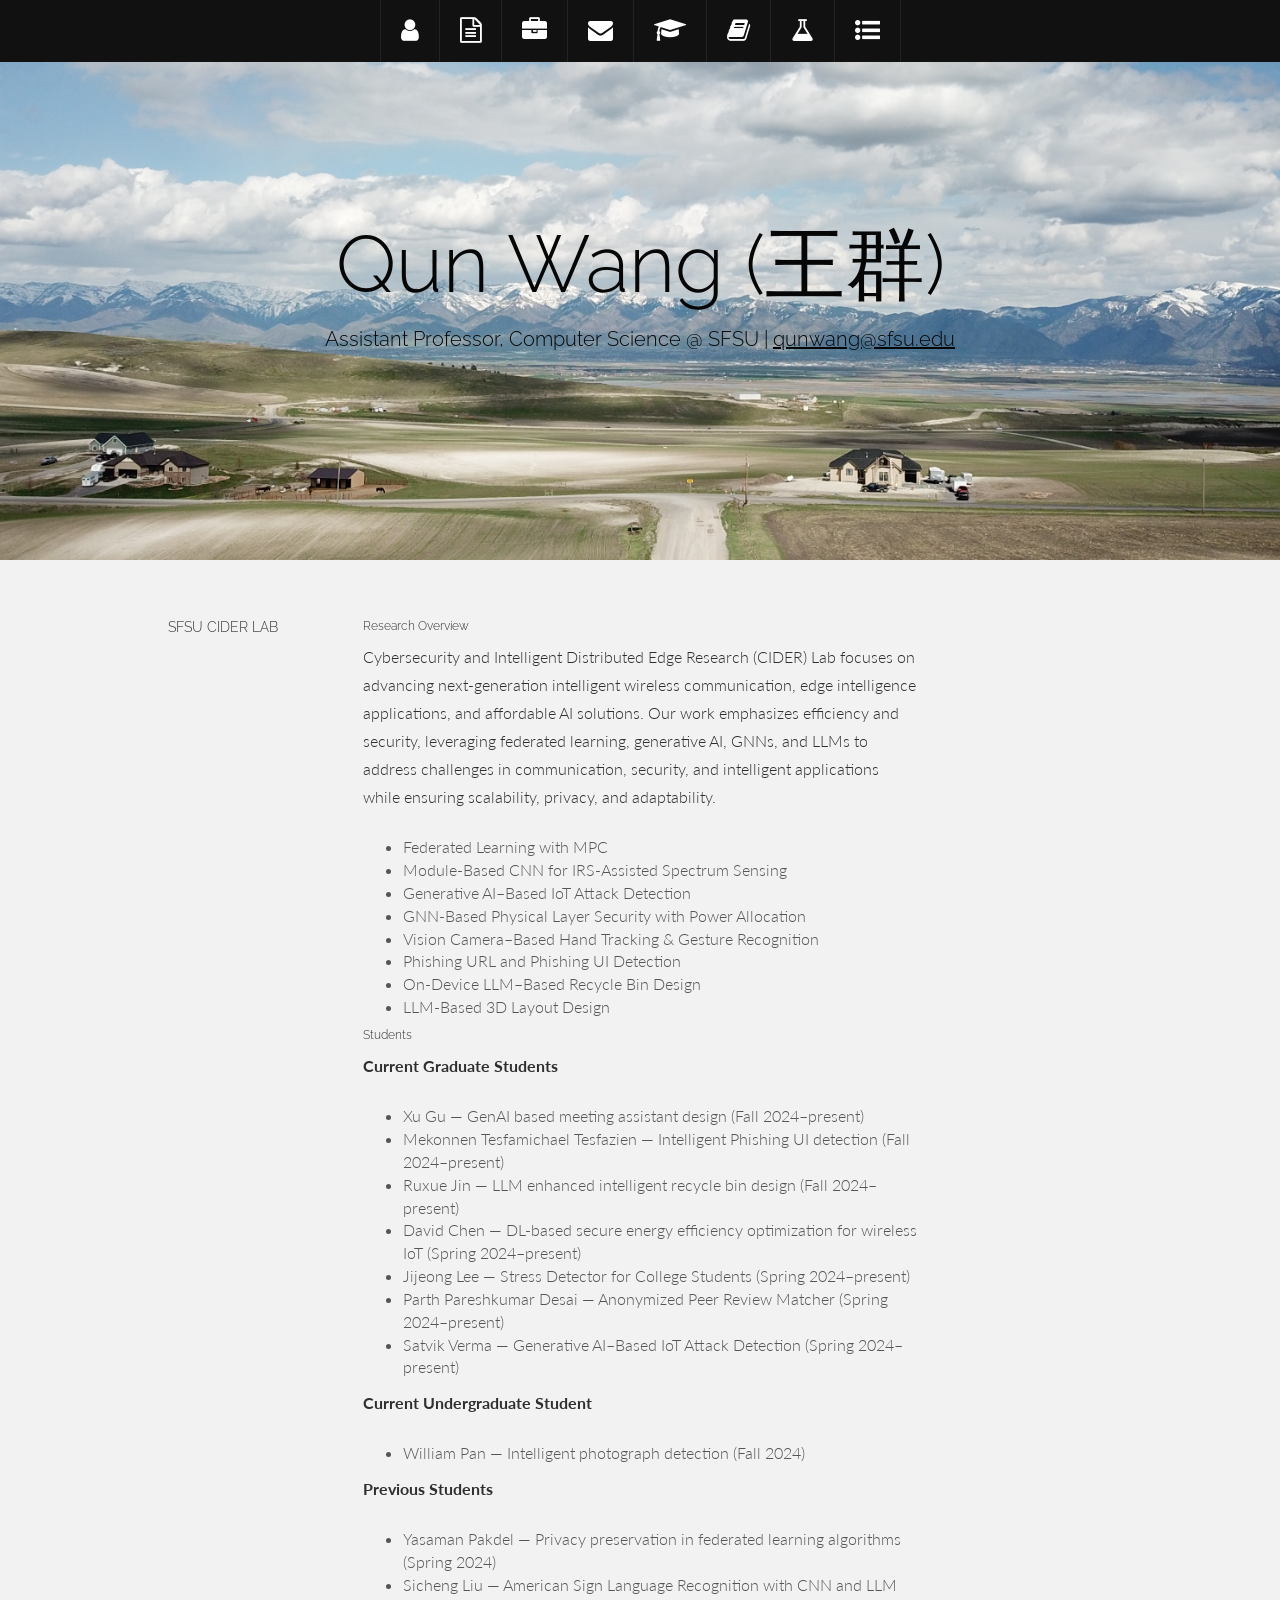
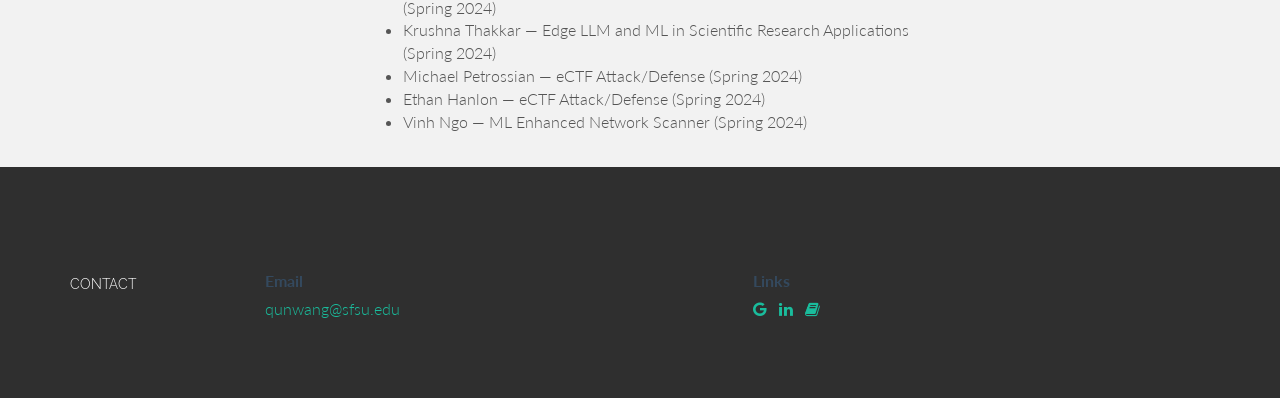
==== cider-lab.html @ f3e2781f "Add files via upload" ====
<!DOCTYPE html>
<html lang="en">
<head>
  <meta charset="utf-8">
  <title>Qun Wang (王群) — SFSU CIDER Lab</title>
  <meta content="width=device-width, initial-scale=1.0" name="viewport">
  <meta content="" name="keywords">
  <meta content="" name="description">
  <!-- Favicons -->
  <link href="img/favicon.png" rel="icon">
  <link href="img/apple-touch-icon.png" rel="apple-touch-icon">
  <!-- Google Fonts -->
  <link href="https://fonts.googleapis.com/css?family=Lato:300,400,700,300italic,400italic|Raleway:400,300,700" rel="stylesheet">
  <!-- Bootstrap CSS File -->
  <link href="lib/bootstrap/css/bootstrap.min.css" rel="stylesheet">
  <!-- Libraries CSS Files -->
  <link href="lib/font-awesome/css/font-awesome.min.css" rel="stylesheet">
  <!-- Main Stylesheet File -->
  <link href="css/style.css" rel="stylesheet">
</head>
<body data-spy="scroll" data-offset="64" data-target="#section-topbar">
  <!-- <div id="section-topbar">
    <div id="topbar-inner">
      <div class="container">
        <div class="row">
          <div class="dropdown">
            <ul id="nav" class="nav">
              <li class="menu-item"><a href="index.html" title="Home"><i class="fa fa-home"></i></a></li>
              <li class="menu-item"><a class="smothscroll" href="#main" title="Content"><i class="fa fa-file-text-o"></i></a></li>
              <li class="menu-item"><a href="teaching.html" title="Teaching"><i class="fa fa-graduation-cap"></i></a></li>
              <li class="menu-item"><a href="publications.html" title="Publications"><i class="fa fa-book"></i></a></li>
              <li class="menu-item"><a href="cider-lab.html" title="SFSU CIDER Lab"><i class="fa fa-flask"></i></a></li>
              <li class="menu-item"><a href="read-list.html" title="Read List"><i class="fa fa-list-ul"></i></a></li>
              <li class="menu-item"><a class="smothscroll" href="#contact" title="Contact"><i class="fa fa-envelope"></i></a></li>
            </ul>
          </div>
          <div class="clear"></div>
        </div>
      </div>
      <div class="clear"></div>
    </div>
  </div>
  <div id="headerwrap">
    <div class="container">
      <div class="row centered">
        <div class="col-lg-12">
          <h1><font color="#00FFFF">Qun Wang (王群)</font></h1>
          <h3><font color="#00FFFF">Assistant Professor, Computer Science @ SFSU | <a style="color:#00FFFF; text-decoration: underline;" href="mailto:qunwang@sfsu.edu">qunwang@sfsu.edu</a></font></h3>
        </div>
      </div>
    </div>
  </div> -->
  <div id="section-topbar">
    <div id="topbar-inner">
      <div class="container">
        <div class="row">
          <div class="dropdown">
            <ul id="nav" class="nav">
              <li class="menu-item"><a class="smothscroll" href="#about" title="About"><i class="fa fa-user"></i></a></li>
              <li class="menu-item"><a class="smothscroll" href="#resume" title="Resume"><i class="fa fa-file-text-o"></i></a></li>
              <li class="menu-item"><a class="smothscroll" href="#work" title="Works"><i class="fa fa-briefcase"></i></a></li>
              <li class="menu-item"><a class="smothscroll" href="#contact" title="Contact"><i class="fa fa-envelope"></i></a></li>
              <!-- Added page links (icons only to preserve layout) -->
              <li class="menu-item"><a href="teaching.html" title="Teaching"><i class="fa fa-graduation-cap"></i></a></li>
              <li class="menu-item"><a href="publications.html" title="Publications"><i class="fa fa-book"></i></a></li>
              <li class="menu-item"><a href="cider-lab.html" title="SFSU CIDER Lab"><i class="fa fa-flask"></i></a></li>
              <li class="menu-item"><a href="read-list.html" title="Read List"><i class="fa fa-list-ul"></i></a></li>
            </ul>
            <!--/ uL#nav -->
          </div>
          <!-- /.dropdown -->

          <div class="clear"></div>
        </div>
        <!--/.row -->
      </div>
      <!--/.container -->

      <div class="clear"></div>
    </div>
    <!--/ #topbar-inner -->
  </div>
  <!--/ #section-topbar -->


  <div id="headerwrap">
    <div class="container">
      <div class="row centered">
        <div class="col-lg-12">
          <h1><font color="#060606">Qun Wang (王群)</font></h1>
          <h3><font color="#060606">Assistant Professor, Computer Science @ SFSU | <a style="color:#060606; text-decoration: underline;" href="mailto:qunwang@sfsu.edu">qunwang@sfsu.edu</a></font></h3>
        </div>
        <!--/.col-lg-12 -->
      </div>
      <!--/.row -->
    </div>
    <!--/.container -->
  </div>
  <!--/.#headerwrap -->
  <section id="main" name="main">
    <div class="container desc">
      <div class="row">
        <div class="col-lg-2 col-lg-offset-1">
          <h5>SFSU CIDER LAB</h5>
        </div>
        <div class="col-lg-6">
          <h6>Research Overview</h6>
          <p>Cybersecurity and Intelligent Distributed Edge Research (CIDER) Lab focuses on advancing next-generation intelligent wireless communication, edge intelligence applications, and affordable AI solutions. Our work emphasizes efficiency and security, leveraging federated learning, generative AI, GNNs, and LLMs to address challenges in communication, security, and intelligent applications while ensuring scalability, privacy, and adaptability.</p>
          <ul>
            <li>Federated Learning with MPC</li>
            <li>Module-Based CNN for IRS-Assisted Spectrum Sensing</li>
            <li>Generative AI–Based IoT Attack Detection</li>
            <li>GNN-Based Physical Layer Security with Power Allocation</li>
            <li>Vision Camera–Based Hand Tracking & Gesture Recognition</li>
            <li>Phishing URL and Phishing UI Detection</li>
            <li>On-Device LLM–Based Recycle Bin Design</li>
            <li>LLM-Based 3D Layout Design</li>
          </ul>
          <h6 class="mt">Students</h6>
          <p><b>Current Graduate Students</b></p>
          <ul>
            <li>Xu Gu — GenAI based meeting assistant design (Fall 2024–present)</li>
            <li>Mekonnen Tesfamichael Tesfazien — Intelligent Phishing UI detection (Fall 2024–present)</li>
            <li>Ruxue Jin — LLM enhanced intelligent recycle bin design (Fall 2024–present)</li>
            <li>David Chen — DL-based secure energy efficiency optimization for wireless IoT (Spring 2024–present)</li>
            <li>Jijeong Lee — Stress Detector for College Students (Spring 2024–present)</li>
            <li>Parth Pareshkumar Desai — Anonymized Peer Review Matcher (Spring 2024–present)</li>
            <li>Satvik Verma — Generative AI–Based IoT Attack Detection (Spring 2024–present)</li>
          </ul>
          <p><b>Current Undergraduate Student</b></p>
          <ul>
            <li>William Pan — Intelligent photograph detection (Fall 2024)</li>
          </ul>
          <p><b>Previous Students</b></p>
          <ul>
            <li>Yasaman Pakdel — Privacy preservation in federated learning algorithms (Spring 2024)</li>
            <li>Sicheng Liu — American Sign Language Recognition with CNN and LLM (Spring 2024)</li>
            <li>Krushna Thakkar — Edge LLM and ML in Scientific Research Applications (Spring 2024)</li>
            <li>Michael Petrossian — eCTF Attack/Defense (Spring 2024)</li>
            <li>Ethan Hanlon — eCTF Attack/Defense (Spring 2024)</li>
            <li>Vinh Ngo — ML Enhanced Network Scanner (Spring 2024)</li>
          </ul>
        </div>
      </div>
      <br>
    </div>
  </section>
  <section id="contact" name="contact">
    <div id="footwrap">
      <div class="container desc">
        <div class="row">
          <div class="col-lg-2">
            <h5>CONTACT</h5>
          </div>
          <div class="col-lg-5">
            <p><t>Email</t><br/> <a href="mailto:qunwang@sfsu.edu">qunwang@sfsu.edu</a></p>
          </div>
          <div class="col-lg-5">
            <p><t>Links</t><br/>
              <a href="https://scholar.google.com/citations?user=i2WquFgAAAAJ&hl=en"><i class="fa fa-google"></i></a>
              <a href="https://www.linkedin.com/in/qun-wang-a42ba9116/"><i class="fa fa-linkedin"></i></a>
              <a href="https://www.researchgate.net/profile/Qun_Wang50"><i class="fa fa-book"></i></a>
            </p>
          </div>
        </div>
      </div>
    </div>
  </section>
  <!-- JavaScript Libraries -->
  <script src="lib/jquery/jquery.min.js"></script>
  <script src="lib/bootstrap/js/bootstrap.min.js"></script>
  <script src="lib/php-mail-form/validate.js"></script>
  <script src="lib/chart/chart.js"></script>
  <script src="lib/easing/easing.min.js"></script>
  <!-- Template Main Javascript File -->
  <script src="js/main.js"></script>
</body>
</html>
---- css/style.css ----
body {
  background-color: #f2f2f2;
  font-family: "Lato";
  font-weight: 300;
  font-size: 16px;
  color: #555;
  -webkit-font-smoothing: antialiased;
  -webkit-overflow-scrolling: touch;
}

/* Titles */

h1, h2, h3, h4, h5, h6 {
  font-family: "Raleway";
  font-weight: 300;
  color: #333;
}

/* Paragraph & Typographic */

p {
  line-height: 28px;
  margin-bottom: 25px;
}

.centered {
  text-align: center;
}

/* Links */

a {
  color: #1abc9c;
  word-wrap: break-word;
  -webkit-transition: color 0.1s ease-in, background 0.1s ease-in;
  -moz-transition: color 0.1s ease-in, background 0.1s ease-in;
  -ms-transition: color 0.1s ease-in, background 0.1s ease-in;
  -o-transition: color 0.1s ease-in, background 0.1s ease-in;
  transition: color 0.1s ease-in, background 0.1s ease-in;
}

a:hover, a:focus {
  color: #7b7b7b;
  text-decoration: none;
  outline: 0;
}

a:before, a:after {
  -webkit-transition: color 0.1s ease-in, background 0.1s ease-in;
  -moz-transition: color 0.1s ease-in, background 0.1s ease-in;
  -ms-transition: color 0.1s ease-in, background 0.1s ease-in;
  -o-transition: color 0.1s ease-in, background 0.1s ease-in;
  transition: color 0.1s ease-in, background 0.1s ease-in;
}

hr {
  display: block;
  height: 1px;
  border: 0;
  border-top: 1px solid #ccc;
  margin: 1em 0;
  padding: 0;
}
.tlinks{text-indent:-9999px;height:0;line-height:0;font-size:0;overflow:hidden;}
/*---------------------------------------------------
3.1 Topbar
---------------------------------------------------*/

#section-topbar {
  position: fixed;
  top: 0;
  left: 0;
  right: 0;
  z-index: 10000;
  overflow: visible;
  font: normal 16px/24px 'Open Sans', "Helvetica Neue", Helvetica, Arial, sans-serif;
}

#section-topbar a {
  color: #fff;
}

#topbar-inner {
  background: #111;
  line-height: 0;
  text-align: center;
}

/*
Top Bar

By default, top navigation bar uses "fixed" position
*/

#section-topbar ul#nav {
  display: inline-block;
  position: relative;
  margin: 0;
  padding: 0;
  border-right: 1px solid #222;
  /* For IE, the outcast */
  zoom: 1;
  *display: inline;
}

#section-topbar ul#nav>li {
  display: block;
  float: left;
  padding: 0;
}

#section-topbar ul#nav a {
  display: block;
  font: normal 11px/18px "Helvetica Neue", Helvetica, Arial, sans-serif;
  text-decoration: none;
  padding: 18px 20px 18px 20px;
  border-left: 1px solid #222;
}

#section-topbar ul#nav a:focus {
  background: #111;
  text-decoration: none;
  border-left: 1px solid #111;
}

#section-topbar ul#nav a:hover {
  background: #222;
  text-decoration: none;
  border-left: 1px solid #111;
}

#section-topbar ul#nav .active a {
  background: #44bbaa;
  border-left: 1px solid #111;
}

#section-topbar ul#nav .active a:hover {
  background: #44bbaa;
}

#section-topbar i {
  font-size: 25px;
}

/*---------------------------------------------------
SECTION WRAPS
---------------------------------------------------*/

/* Header Wrap */

#headerwrap {
  background: url(../img/header-bg.jpg) no-repeat center top;
  margin-top: 60px;
  padding-top: 140px;
  text-align: center;
  background-attachment: relative;
  background-position: center center;
  min-height: 500px;
  width: 100%;
  -webkit-background-size: 100%;
  -moz-background-size: 100%;
  -o-background-size: 100%;
  background-size: 100%;
  -webkit-background-size: cover;
  -moz-background-size: cover;
  -o-background-size: cover;
  background-size: cover;
}

#headerwrap h1 {
  font-size: 80px;
  color: white;
}

#headerwrap h3 {
  font-size: 20px;
  color: white;
}

/* Intnro Wrap */

#intro {
  background: #2c3e50;
  padding-top: 60px;
  padding-bottom: 60px;
  color: white;
}

#intro h5, p {
  color: white;
}

#intro i {
  color: white;
  font-size: 20px;
  padding-right: 8px;
  vertical-align: middle;
}

#skillswrap {
  background: #2c3e50;
  padding-top: 60px;
  padding-bottom: 60px;
  color: white;
}

#skillswrap h5, p {
  color: white;
}

#footwrap {
  background: #2f2f2f;
  padding-top: 50px;
  padding-bottom: 50px;
}

#footwrap p {
  color: white;
}

#footwrap h5 {
  color: white;
}

#footwrap t {
  font-weight: 700;
}

#footwrap i {
  padding-right: 8px;
  color: #1abc9c;
}

/* Copyright Wrap */

#copyrights {
  background: #222222;
  padding: 20px 0;
  text-align: center;
  color: #fff;
  font-size: 16px;
}

#copyrights p {
  margin: 0 0 5px 0;
}

.credits {
  color: #999;
}

/* Global Values */

.desc {
  padding-top: 50px;
}

.desc p {
  color: #2f2f2f;
}

.desc t {
  color: #34495e;
  font-weight: 700;
}

.desc imp {
  padding: 6px;
  color: white;
  background: #34495e;
}

.desc more {
  color: #95a5a6;
}

sm {
  font-size: 12px;
}

/* Contact Form */

.contact-form label {
  color: #999;
}

.contact-form input, .contact-form textarea {
  padding: 10px 12px;
  border-radius: 0;
  box-shadow: none;
  font-size: 14px;
  height: auto;
}

.contact-form .form-send {
  text-align: center;
}

.contact-form .form-send button {
  background: #44bbaa;
  border: 0;
  padding: 10px 30px;
  color: #fff;
  transition: 0.4s;
  cursor: pointer;
}

.contact-form .form-send button:hover {
  background: #23c8b1;
}

.contact-form .validate {
  display: none;
  color: red;
  margin: 0 0 15px 0;
  font-weight: 400;
  font-size: 13px;
}

.contact-form .loading {
  display: none;
  color: #555;
  background: #fff;
  text-align: center;
  padding: 15px;
  margin: 15px 0;
}

.contact-form .loading:before {
  content: "";
  display: inline-block;
  border-radius: 50%;
  width: 24px;
  height: 24px;
  border: 3px solid #18d26e;
  border-top-color: #eee;
  -webkit-animation: animate-loading 1s linear infinite;
  animation: animate-loading 1s linear infinite;
}

@-webkit-keyframes animate-loading {
  0% {
    -webkit-transform: rotate(0deg);
    transform: rotate(0deg);
  }

  100% {
    -webkit-transform: rotate(360deg);
    transform: rotate(360deg);
  }
}

@keyframes animate-loading {
  0% {
    -webkit-transform: rotate(0deg);
    transform: rotate(0deg);
  }

  100% {
    -webkit-transform: rotate(360deg);
    transform: rotate(360deg);
  }
}

.contact-form .error-message {
  display: none;
  color: #fff;
  background: #ed3c0d;
  text-align: center;
  padding: 15px;
  font-weight: 600;
  margin: 15px 0;
}

.contact-form .sent-message {
  display: none;
  color: #fff;
  background: #18d26e;
  text-align: center;
  padding: 15px;
  font-weight: 600;
  margin: 15px 0;
}
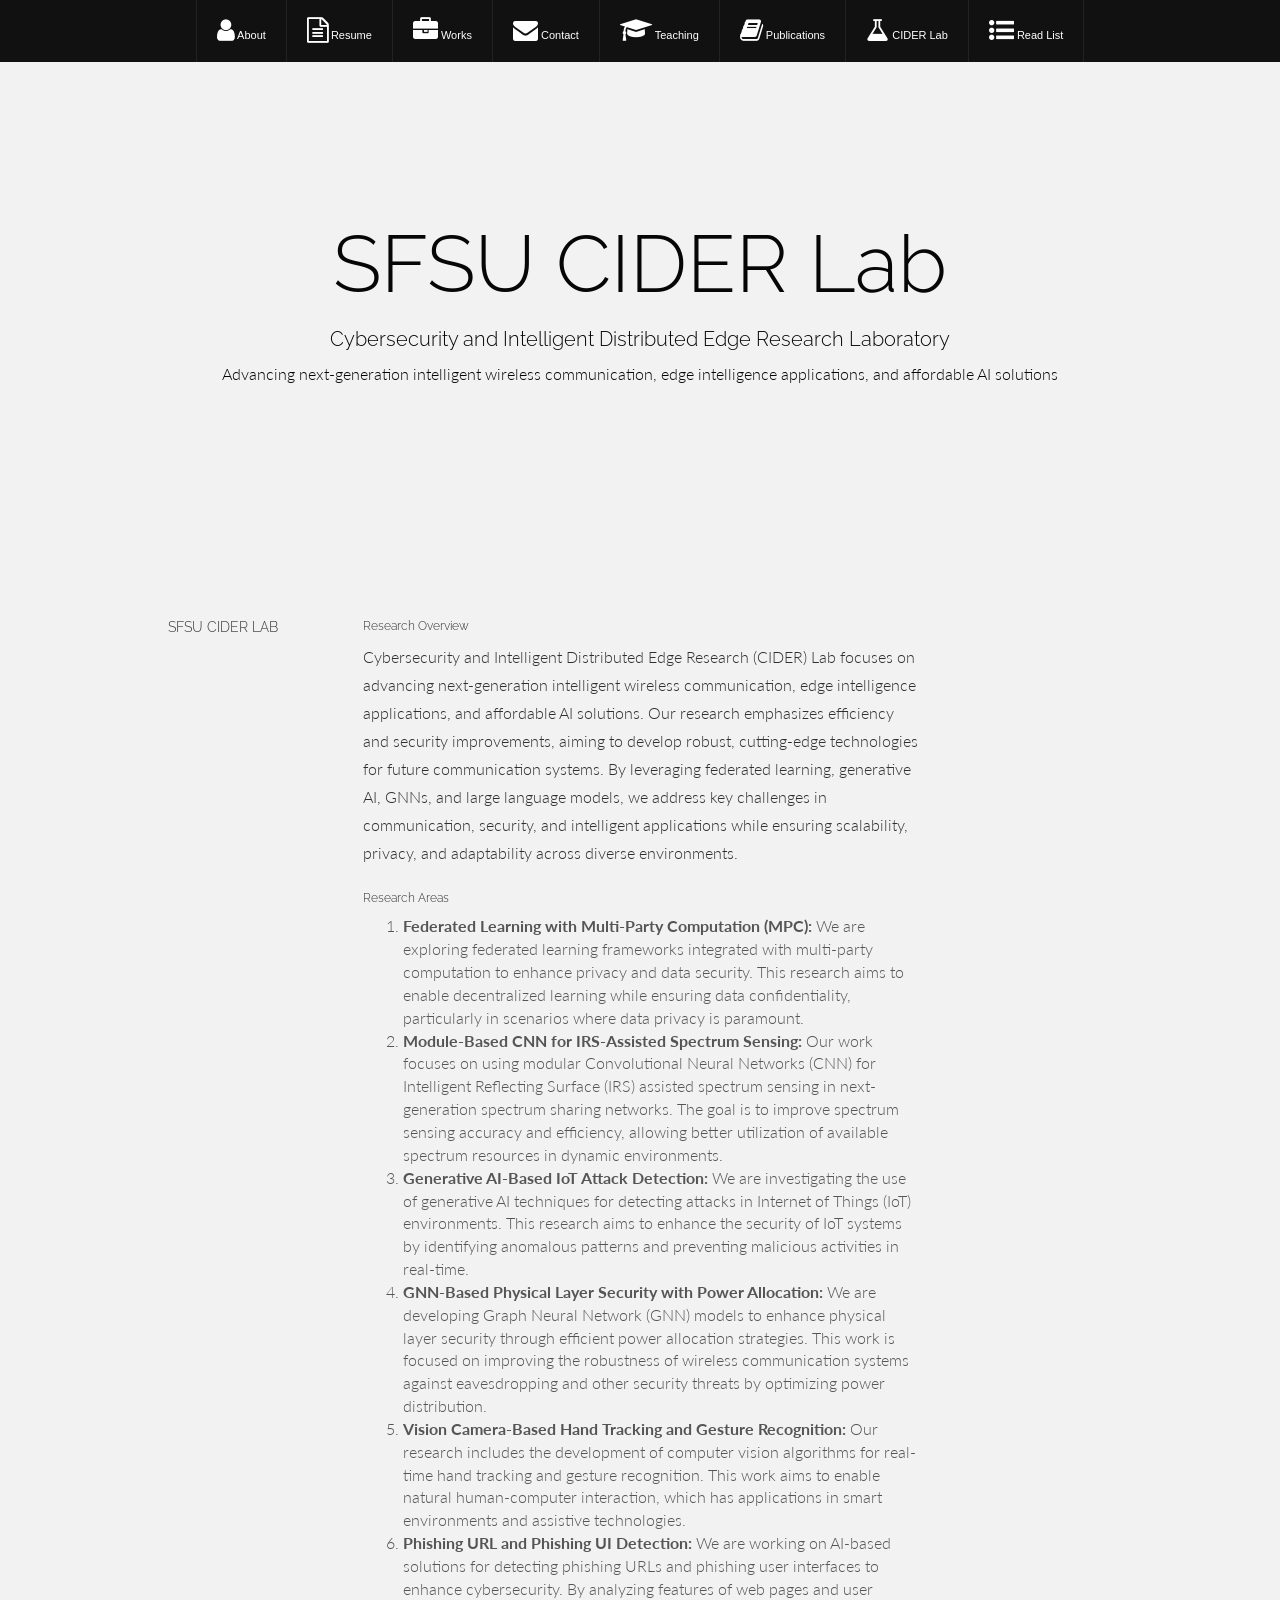
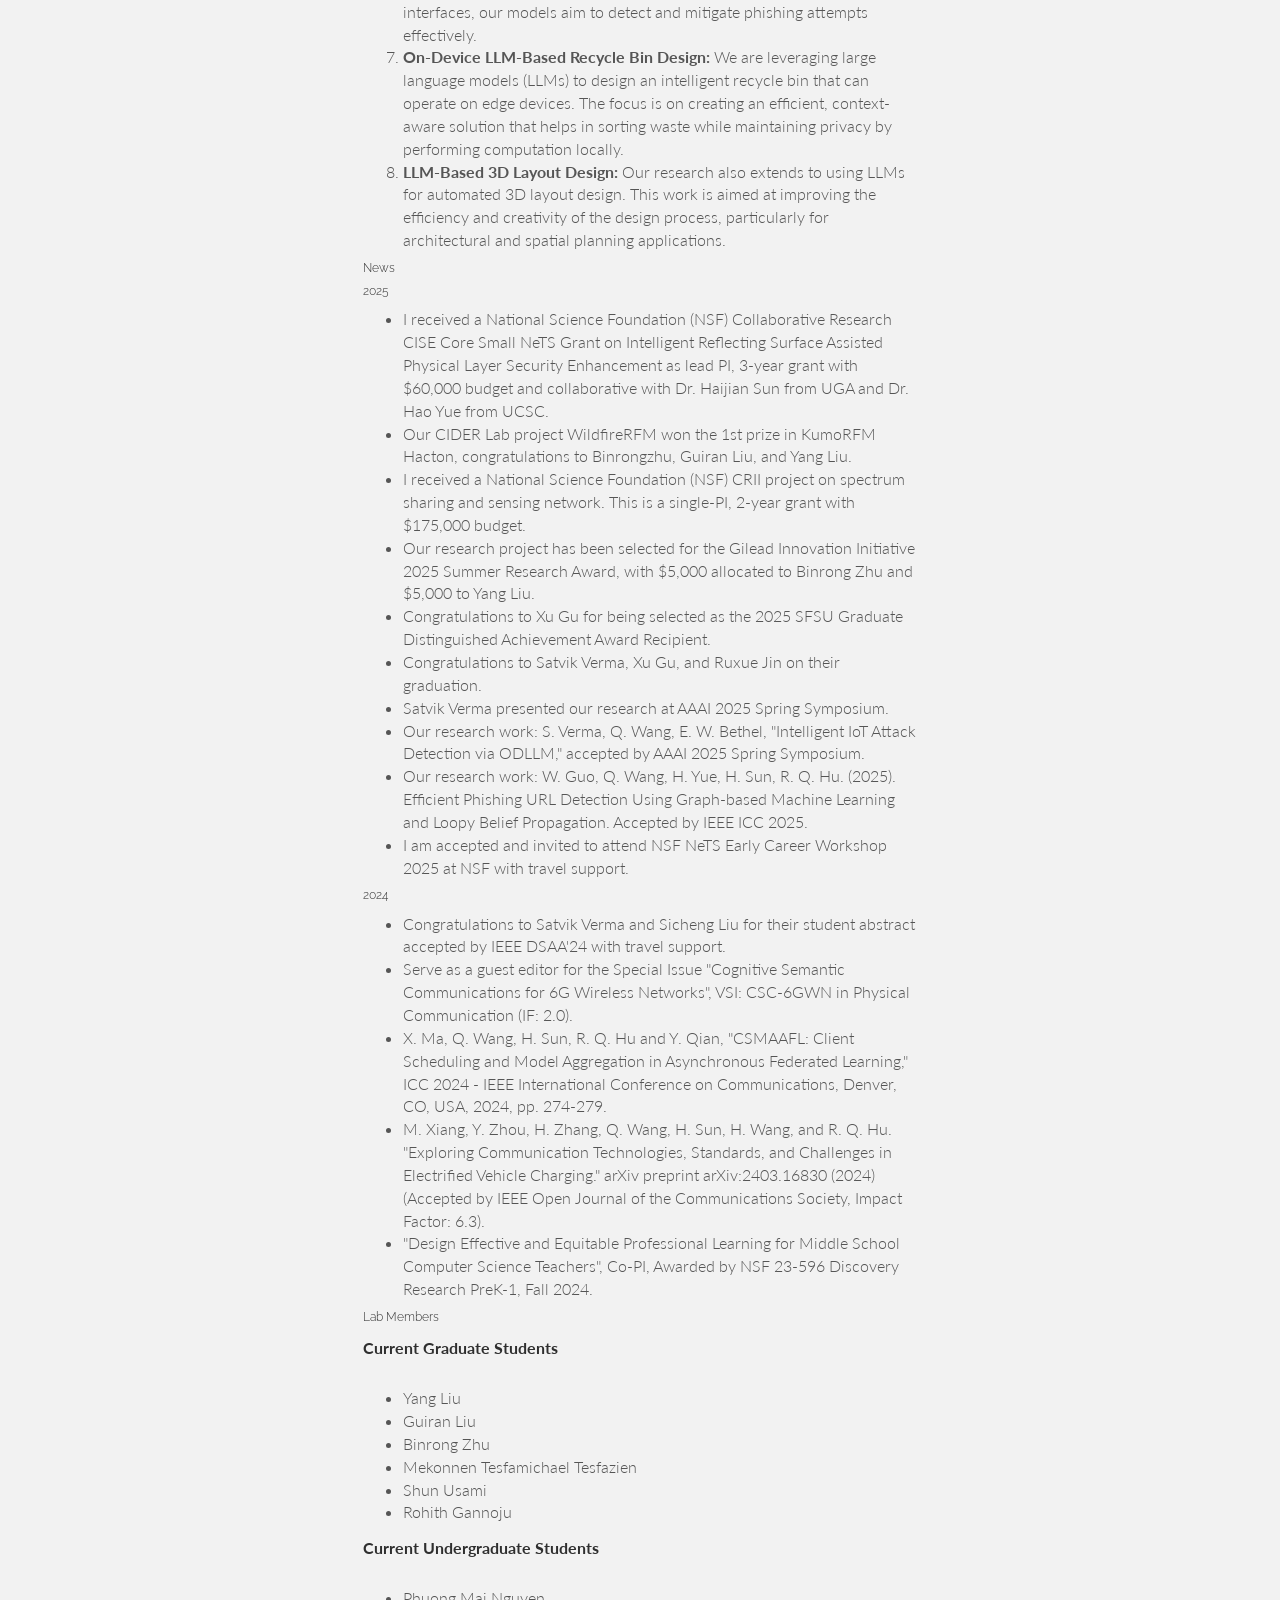
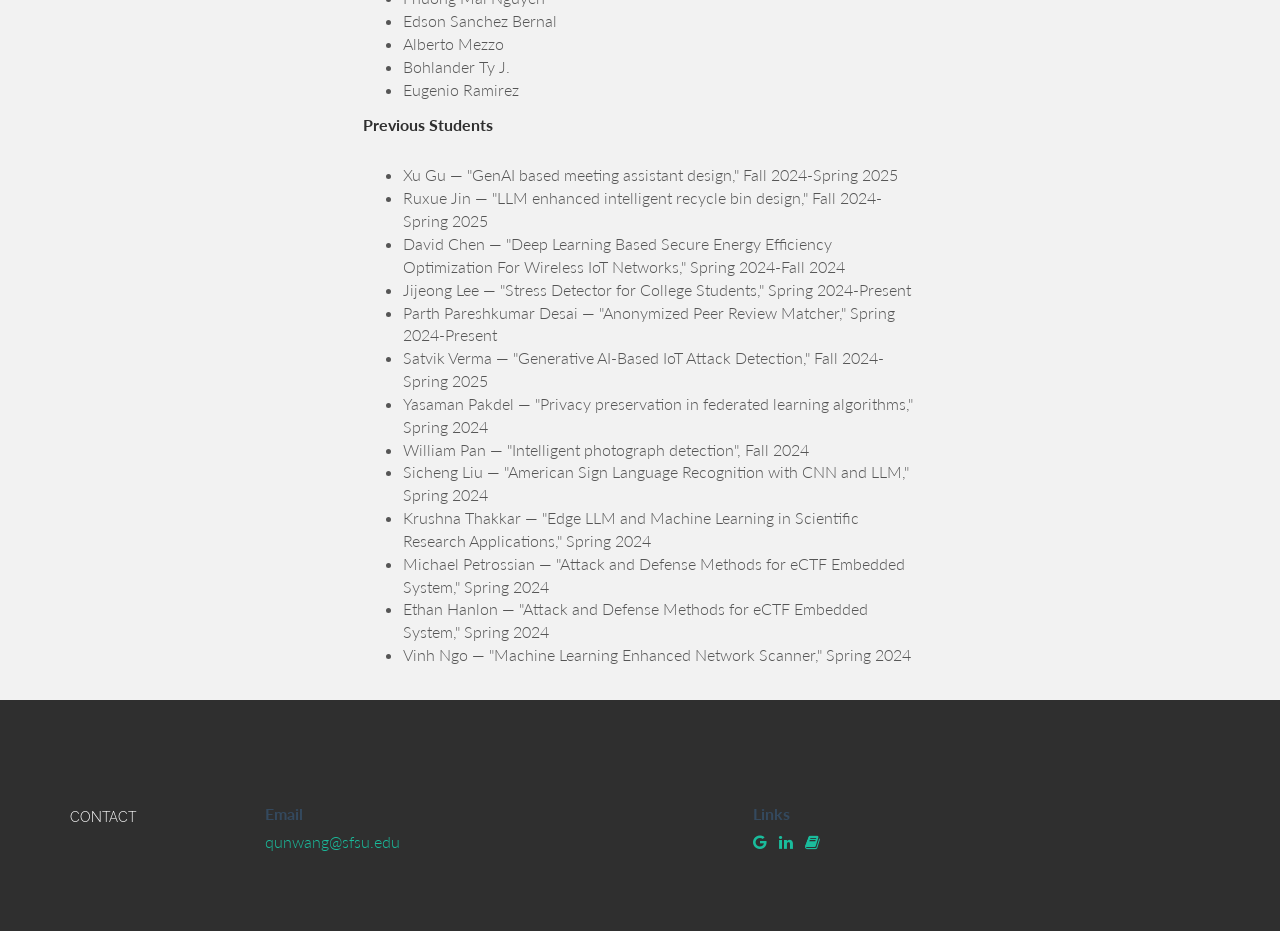
==== commit 386e89aa: "Add files via upload" ====
--- a/cider-lab.html
+++ b/cider-lab.html
@@ -56,15 +56,15 @@
         <div class="row">
           <div class="dropdown">
             <ul id="nav" class="nav">
-              <li class="menu-item"><a class="smothscroll" href="#about" title="About"><i class="fa fa-user"></i></a></li>
-              <li class="menu-item"><a class="smothscroll" href="#resume" title="Resume"><i class="fa fa-file-text-o"></i></a></li>
-              <li class="menu-item"><a class="smothscroll" href="#work" title="Works"><i class="fa fa-briefcase"></i></a></li>
-              <li class="menu-item"><a class="smothscroll" href="#contact" title="Contact"><i class="fa fa-envelope"></i></a></li>
-              <!-- Added page links (icons only to preserve layout) -->
-              <li class="menu-item"><a href="teaching.html" title="Teaching"><i class="fa fa-graduation-cap"></i></a></li>
-              <li class="menu-item"><a href="publications.html" title="Publications"><i class="fa fa-book"></i></a></li>
-              <li class="menu-item"><a href="cider-lab.html" title="SFSU CIDER Lab"><i class="fa fa-flask"></i></a></li>
-              <li class="menu-item"><a href="read-list.html" title="Read List"><i class="fa fa-list-ul"></i></a></li>
+              <li class="menu-item"><a href="index.html#about" title="About"><i class="fa fa-user"></i> About</a></li>
+              <li class="menu-item"><a href="index.html#resume" title="Resume"><i class="fa fa-file-text-o"></i> Resume</a></li>
+              <li class="menu-item"><a href="index.html#work" title="Works"><i class="fa fa-briefcase"></i> Works</a></li>
+              <li class="menu-item"><a href="index.html#contact" title="Contact"><i class="fa fa-envelope"></i> Contact</a></li>
+              <!-- Added page links with text labels -->
+              <li class="menu-item"><a href="teaching.html" title="Teaching"><i class="fa fa-graduation-cap"></i> Teaching</a></li>
+              <li class="menu-item"><a href="publications.html" title="Publications"><i class="fa fa-book"></i> Publications</a></li>
+              <li class="menu-item"><a href="cider-lab.html" title="SFSU CIDER Lab"><i class="fa fa-flask"></i> CIDER Lab</a></li>
+              <li class="menu-item"><a href="read-list.html" title="Read List"><i class="fa fa-list-ul"></i> Read List</a></li>
             </ul>
             <!--/ uL#nav -->
           </div>
@@ -87,8 +87,9 @@
     <div class="container">
       <div class="row centered">
         <div class="col-lg-12">
-          <h1><font color="#060606">Qun Wang (王群)</font></h1>
-          <h3><font color="#060606">Assistant Professor, Computer Science @ SFSU | <a style="color:#060606; text-decoration: underline;" href="mailto:qunwang@sfsu.edu">qunwang@sfsu.edu</a></font></h3>
+          <h1><font color="#060606">SFSU CIDER Lab</font></h1>
+          <h3><font color="#060606">Cybersecurity and Intelligent Distributed Edge Research Laboratory</font></h3>
+          <p><font color="#060606">Advancing next-generation intelligent wireless communication, edge intelligence applications, and affordable AI solutions</font></p>
         </div>
         <!--/.col-lg-12 -->
       </div>
@@ -105,40 +106,78 @@
         </div>
         <div class="col-lg-6">
           <h6>Research Overview</h6>
-          <p>Cybersecurity and Intelligent Distributed Edge Research (CIDER) Lab focuses on advancing next-generation intelligent wireless communication, edge intelligence applications, and affordable AI solutions. Our work emphasizes efficiency and security, leveraging federated learning, generative AI, GNNs, and LLMs to address challenges in communication, security, and intelligent applications while ensuring scalability, privacy, and adaptability.</p>
-          <ul>
-            <li>Federated Learning with MPC</li>
-            <li>Module-Based CNN for IRS-Assisted Spectrum Sensing</li>
-            <li>Generative AI–Based IoT Attack Detection</li>
-            <li>GNN-Based Physical Layer Security with Power Allocation</li>
-            <li>Vision Camera–Based Hand Tracking & Gesture Recognition</li>
-            <li>Phishing URL and Phishing UI Detection</li>
-            <li>On-Device LLM–Based Recycle Bin Design</li>
-            <li>LLM-Based 3D Layout Design</li>
-          </ul>
-          <h6 class="mt">Students</h6>
+          <p>Cybersecurity and Intelligent Distributed Edge Research (CIDER) Lab focuses on advancing next-generation intelligent wireless communication, edge intelligence applications, and affordable AI solutions. Our research emphasizes efficiency and security improvements, aiming to develop robust, cutting-edge technologies for future communication systems. By leveraging federated learning, generative AI, GNNs, and large language models, we address key challenges in communication, security, and intelligent applications while ensuring scalability, privacy, and adaptability across diverse environments.</p>
+          
+          <h6>Research Areas</h6>
+          <ol>
+            <li><b>Federated Learning with Multi-Party Computation (MPC):</b> We are exploring federated learning frameworks integrated with multi-party computation to enhance privacy and data security. This research aims to enable decentralized learning while ensuring data confidentiality, particularly in scenarios where data privacy is paramount.</li>
+            <li><b>Module-Based CNN for IRS-Assisted Spectrum Sensing:</b> Our work focuses on using modular Convolutional Neural Networks (CNN) for Intelligent Reflecting Surface (IRS) assisted spectrum sensing in next-generation spectrum sharing networks. The goal is to improve spectrum sensing accuracy and efficiency, allowing better utilization of available spectrum resources in dynamic environments.</li>
+            <li><b>Generative AI-Based IoT Attack Detection:</b> We are investigating the use of generative AI techniques for detecting attacks in Internet of Things (IoT) environments. This research aims to enhance the security of IoT systems by identifying anomalous patterns and preventing malicious activities in real-time.</li>
+            <li><b>GNN-Based Physical Layer Security with Power Allocation:</b> We are developing Graph Neural Network (GNN) models to enhance physical layer security through efficient power allocation strategies. This work is focused on improving the robustness of wireless communication systems against eavesdropping and other security threats by optimizing power distribution.</li>
+            <li><b>Vision Camera-Based Hand Tracking and Gesture Recognition:</b> Our research includes the development of computer vision algorithms for real-time hand tracking and gesture recognition. This work aims to enable natural human-computer interaction, which has applications in smart environments and assistive technologies.</li>
+            <li><b>Phishing URL and Phishing UI Detection:</b> We are working on AI-based solutions for detecting phishing URLs and phishing user interfaces to enhance cybersecurity. By analyzing features of web pages and user interfaces, our models aim to detect and mitigate phishing attempts effectively.</li>
+            <li><b>On-Device LLM-Based Recycle Bin Design:</b> We are leveraging large language models (LLMs) to design an intelligent recycle bin that can operate on edge devices. The focus is on creating an efficient, context-aware solution that helps in sorting waste while maintaining privacy by performing computation locally.</li>
+            <li><b>LLM-Based 3D Layout Design:</b> Our research also extends to using LLMs for automated 3D layout design. This work is aimed at improving the efficiency and creativity of the design process, particularly for architectural and spatial planning applications.</li>
+          </ol>
+          <h6 class="mt">News</h6>
+          <h6>2025</h6>
+          <ul>
+            <li>I received a National Science Foundation (NSF) Collaborative Research CISE Core Small NeTS Grant on Intelligent Reflecting Surface Assisted Physical Layer Security Enhancement as lead PI, 3-year grant with $60,000 budget and collaborative with Dr. Haijian Sun from UGA and Dr. Hao Yue from UCSC.</li>
+            <li>Our CIDER Lab project WildfireRFM won the 1st prize in KumoRFM Hacton, congratulations to Binrongzhu, Guiran Liu, and Yang Liu.</li>
+            <li>I received a National Science Foundation (NSF) CRII project on spectrum sharing and sensing network. This is a single-PI, 2-year grant with $175,000 budget.</li>
+            <li>Our research project has been selected for the Gilead Innovation Initiative 2025 Summer Research Award, with $5,000 allocated to Binrong Zhu and $5,000 to Yang Liu.</li>
+            <li>Congratulations to Xu Gu for being selected as the 2025 SFSU Graduate Distinguished Achievement Award Recipient.</li>
+            <li>Congratulations to Satvik Verma, Xu Gu, and Ruxue Jin on their graduation.</li>
+            <li>Satvik Verma presented our research at AAAI 2025 Spring Symposium.</li>
+            <li>Our research work: S. Verma, Q. Wang, E. W. Bethel, "Intelligent IoT Attack Detection via ODLLM," accepted by AAAI 2025 Spring Symposium.</li>
+            <li>Our research work: W. Guo, Q. Wang, H. Yue, H. Sun, R. Q. Hu. (2025). Efficient Phishing URL Detection Using Graph-based Machine Learning and Loopy Belief Propagation. Accepted by IEEE ICC 2025.</li>
+            <li>I am accepted and invited to attend NSF NeTS Early Career Workshop 2025 at NSF with travel support.</li>
+          </ul>
+          
+          <h6>2024</h6>
+          <ul>
+            <li>Congratulations to Satvik Verma and Sicheng Liu for their student abstract accepted by IEEE DSAA'24 with travel support.</li>
+            <li>Serve as a guest editor for the Special Issue "Cognitive Semantic Communications for 6G Wireless Networks", VSI: CSC-6GWN in Physical Communication (IF: 2.0).</li>
+            <li>X. Ma, Q. Wang, H. Sun, R. Q. Hu and Y. Qian, "CSMAAFL: Client Scheduling and Model Aggregation in Asynchronous Federated Learning," ICC 2024 - IEEE International Conference on Communications, Denver, CO, USA, 2024, pp. 274-279.</li>
+            <li>M. Xiang, Y. Zhou, H. Zhang, Q. Wang, H. Sun, H. Wang, and R. Q. Hu. "Exploring Communication Technologies, Standards, and Challenges in Electrified Vehicle Charging." arXiv preprint arXiv:2403.16830 (2024) (Accepted by IEEE Open Journal of the Communications Society, Impact Factor: 6.3).</li>
+            <li>"Design Effective and Equitable Professional Learning for Middle School Computer Science Teachers", Co-PI, Awarded by NSF 23-596 Discovery Research PreK-1, Fall 2024.</li>
+          </ul>
+
+          <h6 class="mt">Lab Members</h6>
           <p><b>Current Graduate Students</b></p>
           <ul>
-            <li>Xu Gu — GenAI based meeting assistant design (Fall 2024–present)</li>
-            <li>Mekonnen Tesfamichael Tesfazien — Intelligent Phishing UI detection (Fall 2024–present)</li>
-            <li>Ruxue Jin — LLM enhanced intelligent recycle bin design (Fall 2024–present)</li>
-            <li>David Chen — DL-based secure energy efficiency optimization for wireless IoT (Spring 2024–present)</li>
-            <li>Jijeong Lee — Stress Detector for College Students (Spring 2024–present)</li>
-            <li>Parth Pareshkumar Desai — Anonymized Peer Review Matcher (Spring 2024–present)</li>
-            <li>Satvik Verma — Generative AI–Based IoT Attack Detection (Spring 2024–present)</li>
-          </ul>
-          <p><b>Current Undergraduate Student</b></p>
-          <ul>
-            <li>William Pan — Intelligent photograph detection (Fall 2024)</li>
-          </ul>
+            <li>Yang Liu</li>
+            <li>Guiran Liu</li>
+            <li>Binrong Zhu</li>
+            <li>Mekonnen Tesfamichael Tesfazien</li>
+            <li>Shun Usami</li>
+            <li>Rohith Gannoju</li>
+          </ul>
+          
+          <p><b>Current Undergraduate Students</b></p>
+          <ul>
+            <li>Phuong Mai Nguyen</li>
+            <li>Edson Sanchez Bernal</li>
+            <li>Alberto Mezzo</li>
+            <li>Bohlander Ty J.</li>
+            <li>Eugenio Ramirez</li>
+          </ul>
+          
           <p><b>Previous Students</b></p>
           <ul>
-            <li>Yasaman Pakdel — Privacy preservation in federated learning algorithms (Spring 2024)</li>
-            <li>Sicheng Liu — American Sign Language Recognition with CNN and LLM (Spring 2024)</li>
-            <li>Krushna Thakkar — Edge LLM and ML in Scientific Research Applications (Spring 2024)</li>
-            <li>Michael Petrossian — eCTF Attack/Defense (Spring 2024)</li>
-            <li>Ethan Hanlon — eCTF Attack/Defense (Spring 2024)</li>
-            <li>Vinh Ngo — ML Enhanced Network Scanner (Spring 2024)</li>
+            <li>Xu Gu — "GenAI based meeting assistant design," Fall 2024-Spring 2025</li>
+            <li>Ruxue Jin — "LLM enhanced intelligent recycle bin design," Fall 2024-Spring 2025</li>
+            <li>David Chen — "Deep Learning Based Secure Energy Efficiency Optimization For Wireless IoT Networks," Spring 2024-Fall 2024</li>
+            <li>Jijeong Lee — "Stress Detector for College Students," Spring 2024-Present</li>
+            <li>Parth Pareshkumar Desai — "Anonymized Peer Review Matcher," Spring 2024-Present</li>
+            <li>Satvik Verma — "Generative AI-Based IoT Attack Detection," Fall 2024-Spring 2025</li>
+            <li>Yasaman Pakdel — "Privacy preservation in federated learning algorithms," Spring 2024</li>
+            <li>William Pan — "Intelligent photograph detection", Fall 2024</li>
+            <li>Sicheng Liu — "American Sign Language Recognition with CNN and LLM," Spring 2024</li>
+            <li>Krushna Thakkar — "Edge LLM and Machine Learning in Scientific Research Applications," Spring 2024</li>
+            <li>Michael Petrossian — "Attack and Defense Methods for eCTF Embedded System," Spring 2024</li>
+            <li>Ethan Hanlon — "Attack and Defense Methods for eCTF Embedded System," Spring 2024</li>
+            <li>Vinh Ngo — "Machine Learning Enhanced Network Scanner," Spring 2024</li>
           </ul>
         </div>
       </div>
--- a/css/style.css
+++ b/css/style.css
@@ -149,7 +149,7 @@
 /* Header Wrap */
 
 #headerwrap {
-  background: url(../img/header-bg.jpg) no-repeat center top;
+  background: none;
   margin-top: 60px;
   padding-top: 140px;
   text-align: center;
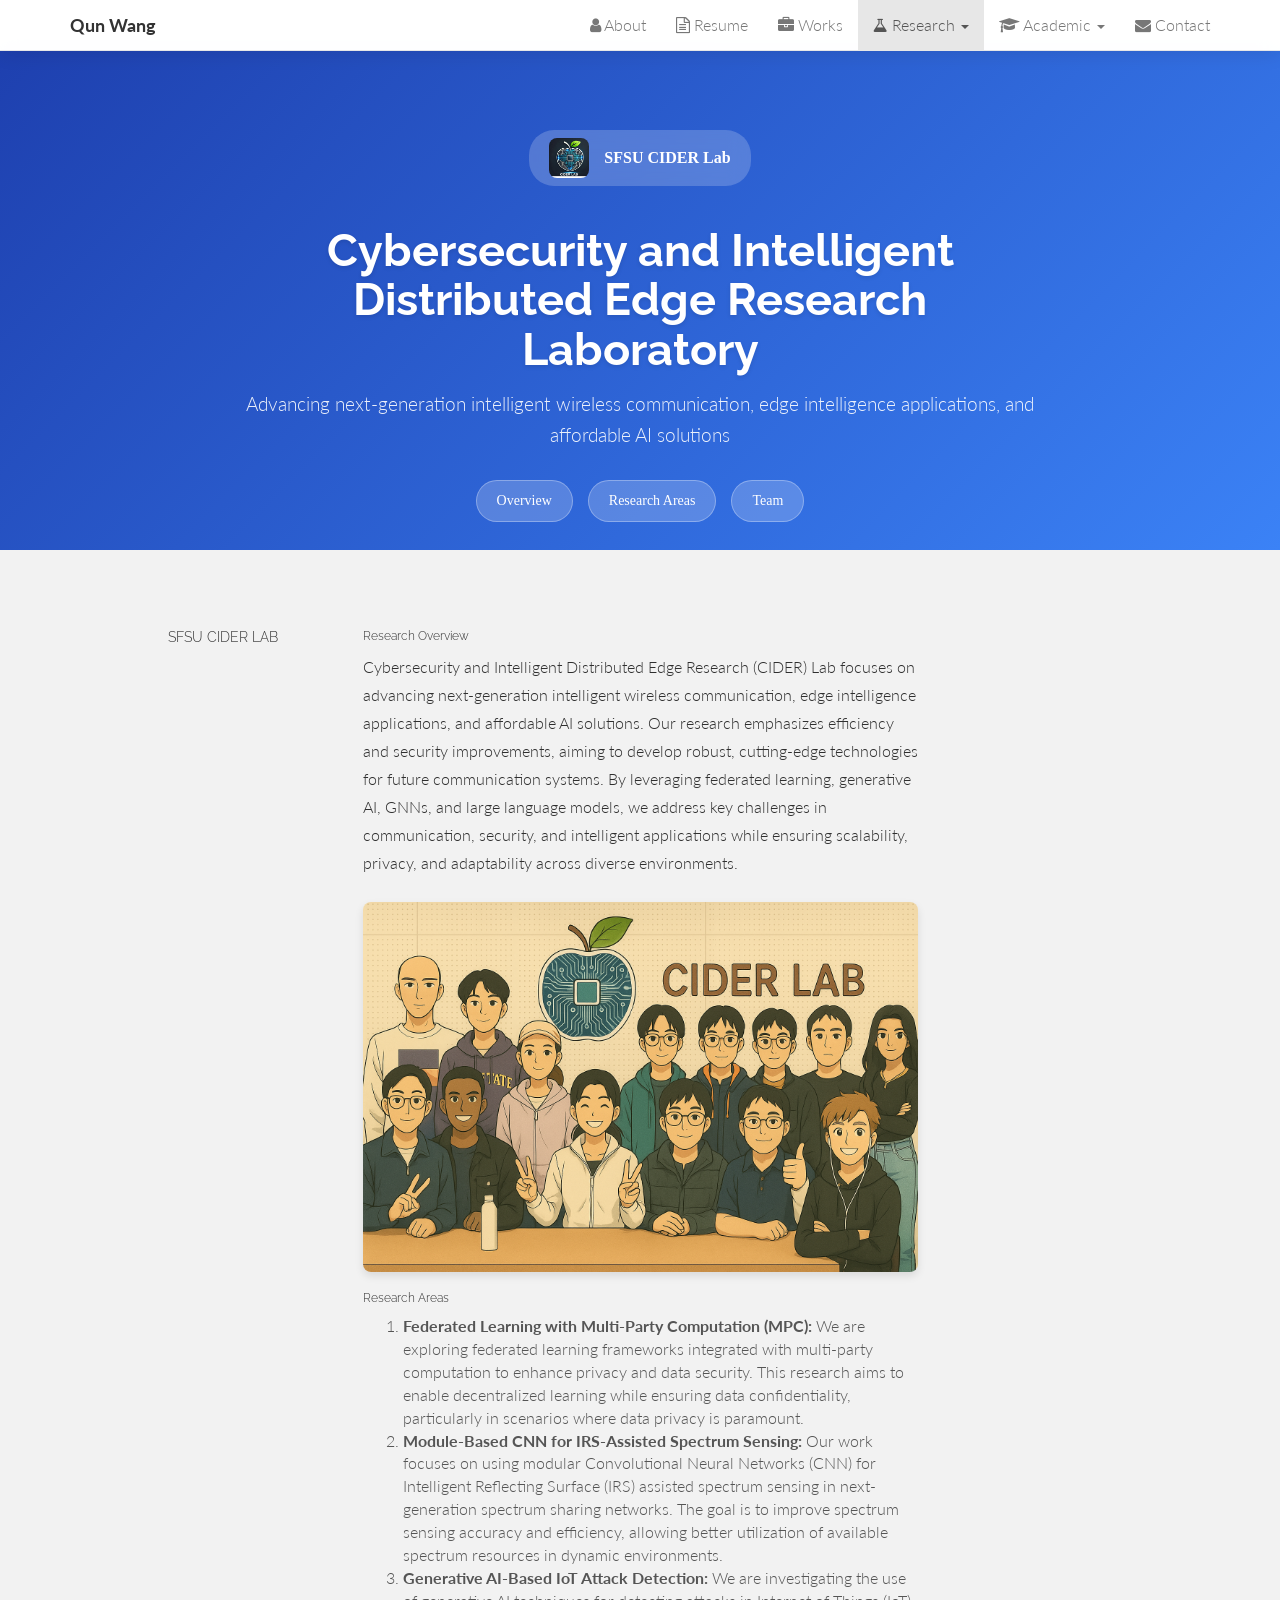
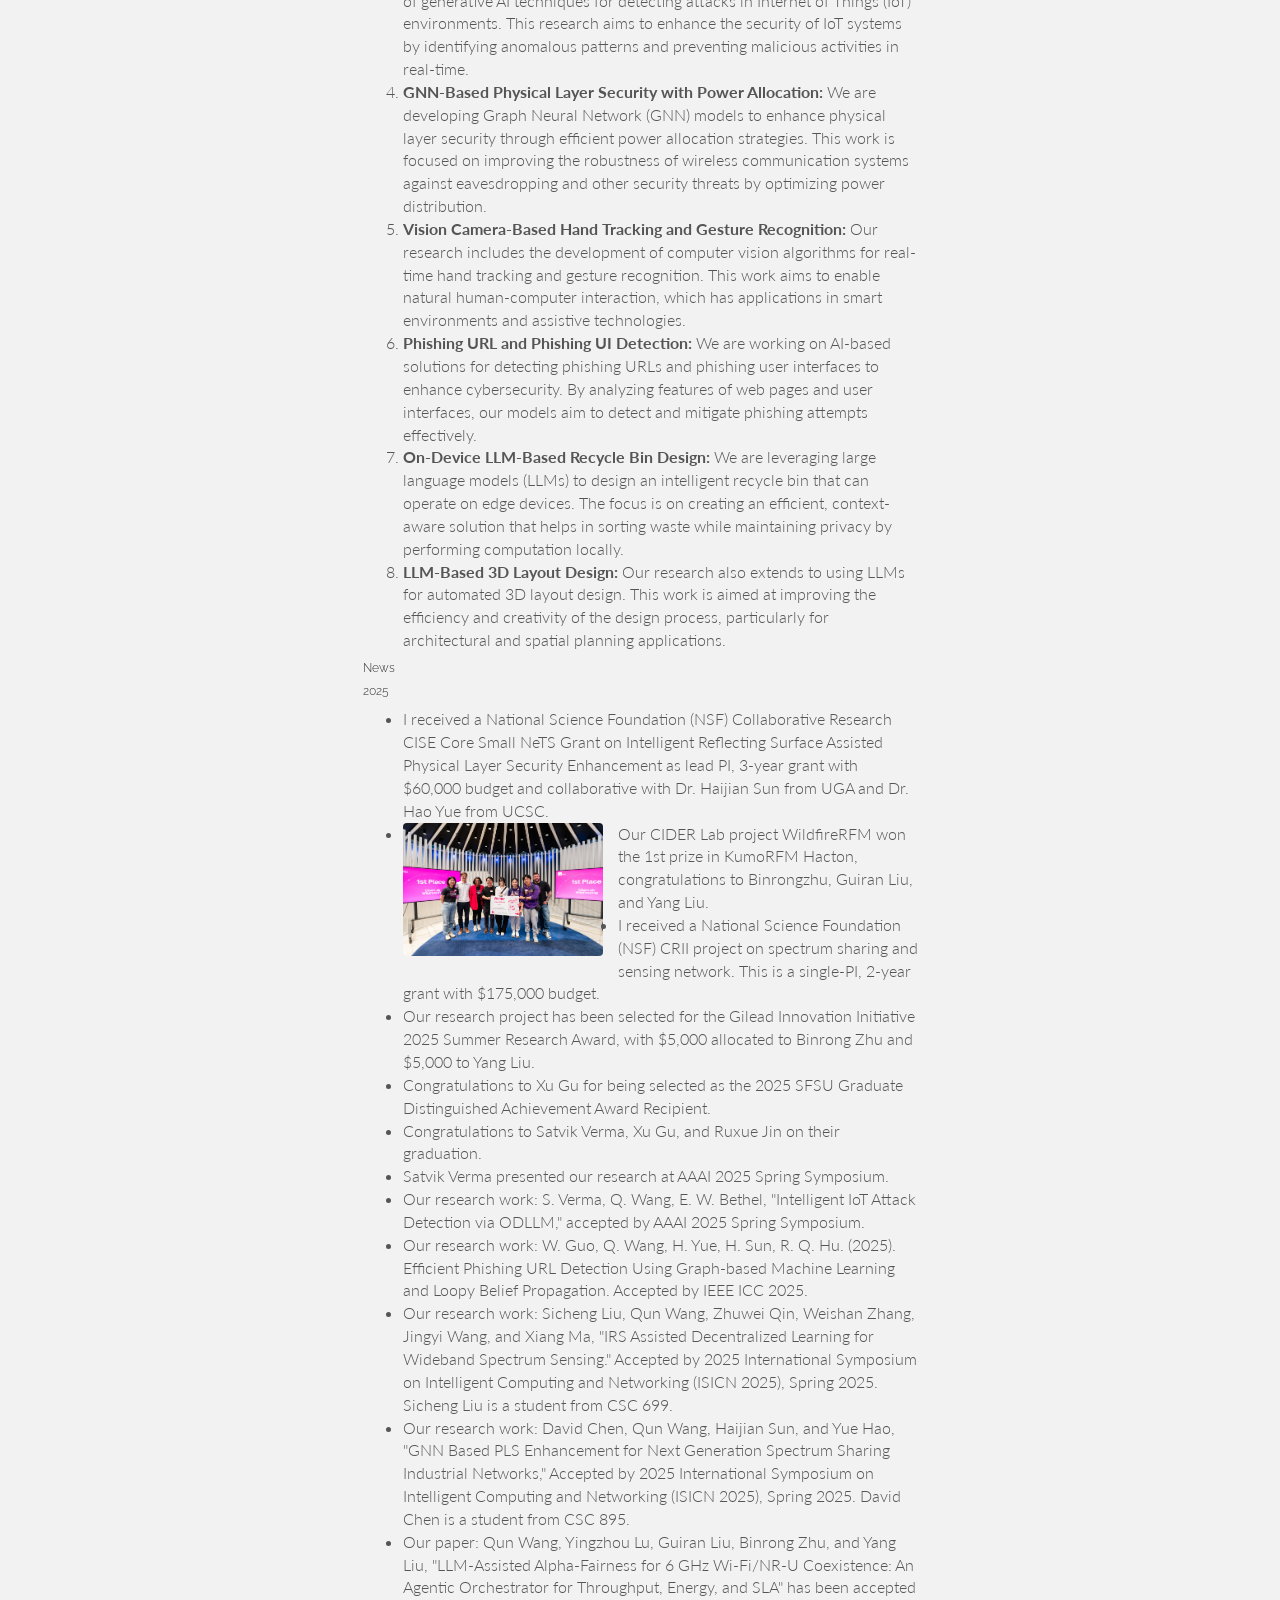
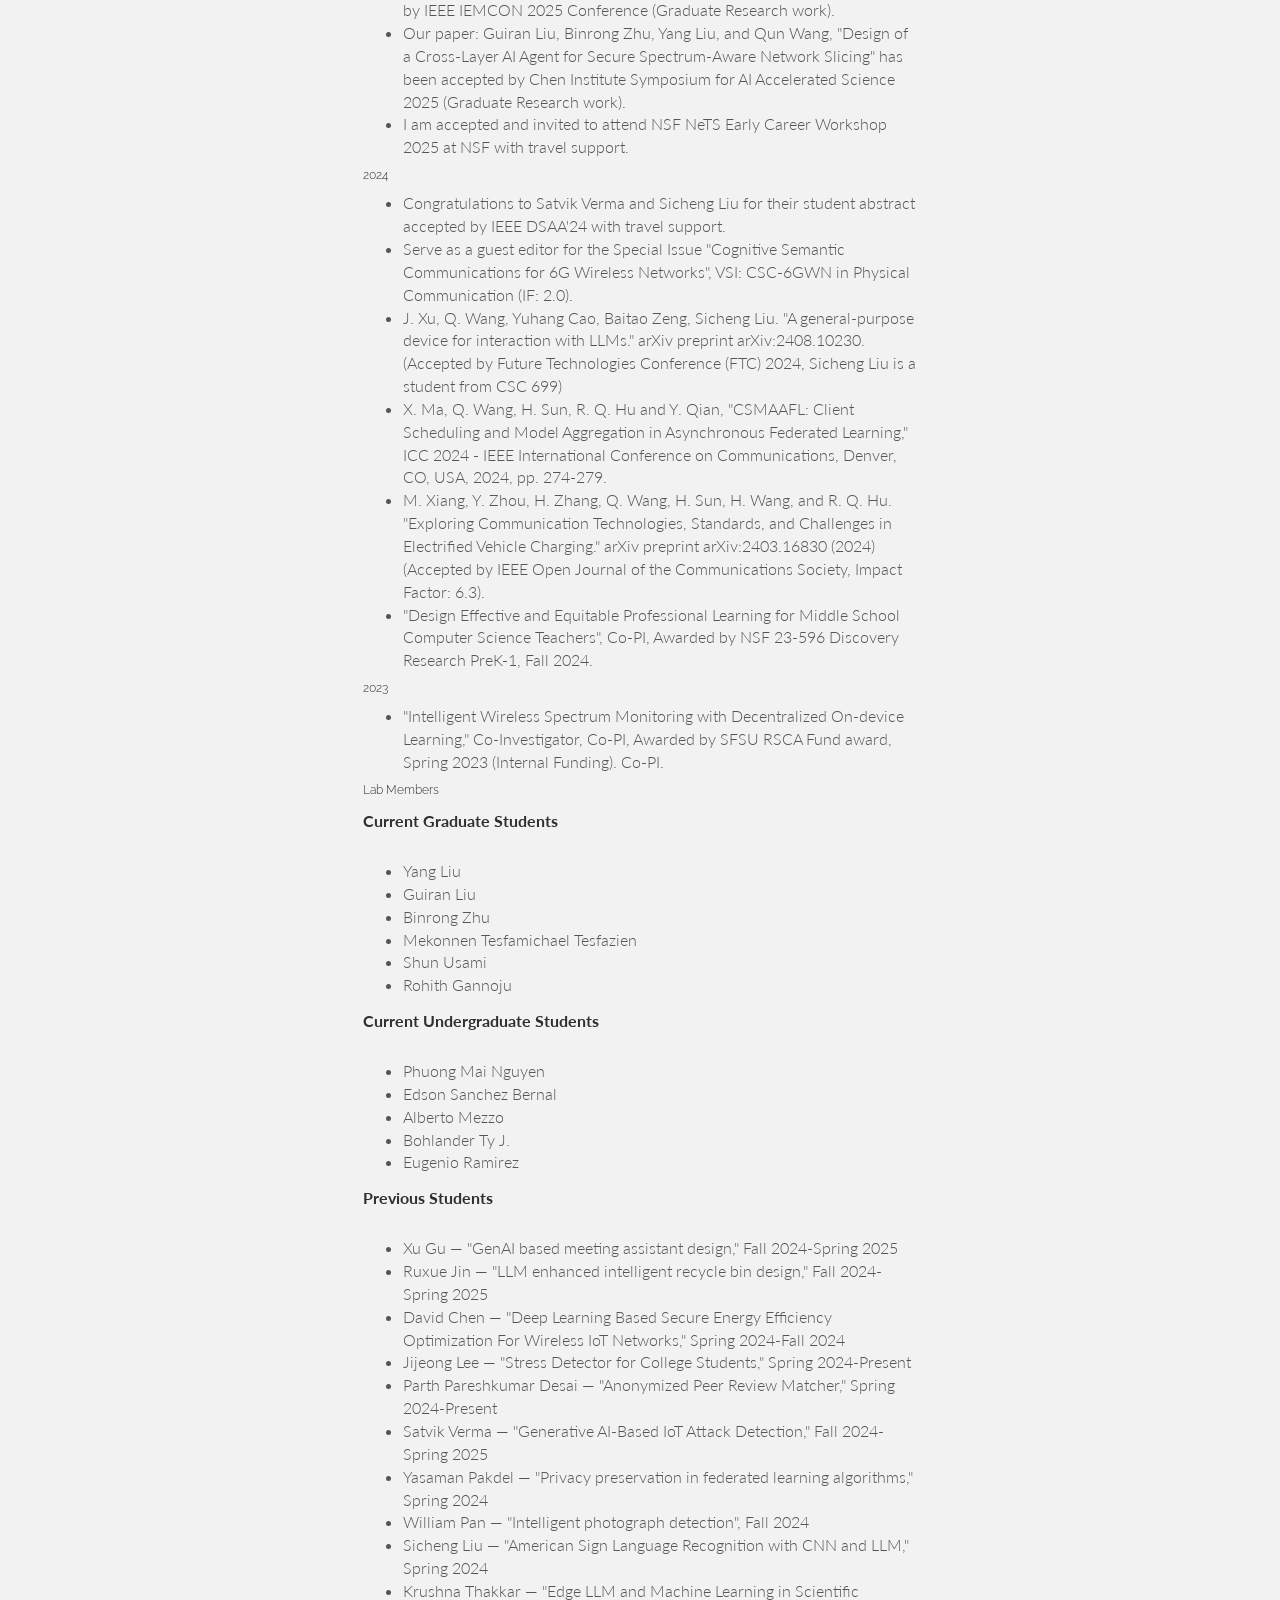
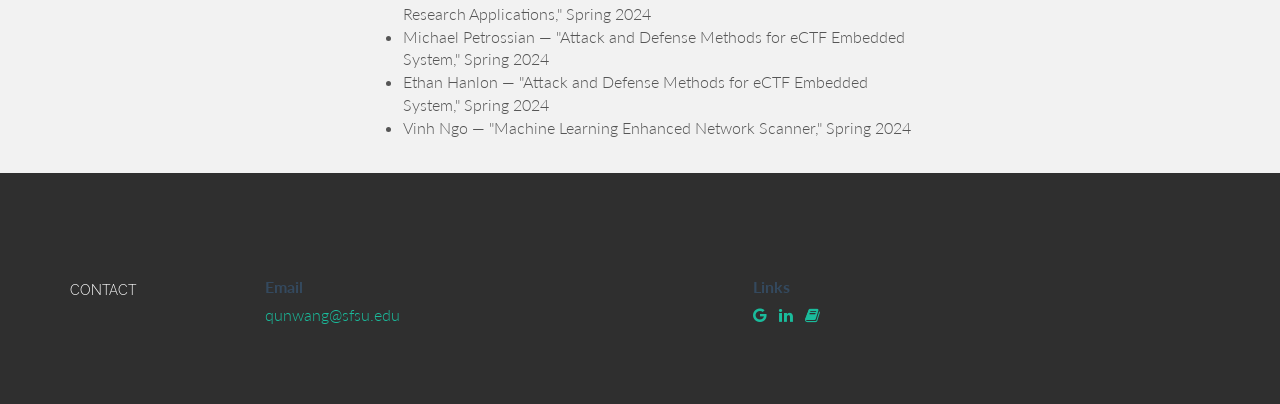
==== commit d942537e: "优化网站布局和导航：现代化设计更新 - 创建动态下拉菜单导航，替换原有大导航 - 为所有页面添加现代化headerwrap设计 - 优化页面间距和布局，参考crii.html风格 - 添加新图片资源到" ====
--- a/cider-lab.html
+++ b/cider-lab.html
@@ -17,6 +17,16 @@
   <link href="lib/font-awesome/css/font-awesome.min.css" rel="stylesheet">
   <!-- Main Stylesheet File -->
   <link href="css/style.css" rel="stylesheet">
+  <style>
+    #headerwrap {
+      margin-bottom: 0 !important;
+      padding-bottom: 20px !important;
+    }
+    section#main {
+      margin-top: 0 !important;
+      padding-top: 20px !important;
+    }
+  </style>
 </head>
 <body data-spy="scroll" data-offset="64" data-target="#section-topbar">
   <!-- <div id="section-topbar">
@@ -50,54 +60,69 @@
       </div>
     </div>
   </div> -->
-  <div id="section-topbar">
-    <div id="topbar-inner">
-      <div class="container">
-        <div class="row">
-          <div class="dropdown">
-            <ul id="nav" class="nav">
-              <li class="menu-item"><a href="index.html#about" title="About"><i class="fa fa-user"></i> About</a></li>
-              <li class="menu-item"><a href="index.html#resume" title="Resume"><i class="fa fa-file-text-o"></i> Resume</a></li>
-              <li class="menu-item"><a href="index.html#work" title="Works"><i class="fa fa-briefcase"></i> Works</a></li>
-              <li class="menu-item"><a href="index.html#contact" title="Contact"><i class="fa fa-envelope"></i> Contact</a></li>
-              <!-- Added page links with text labels -->
-              <li class="menu-item"><a href="teaching.html" title="Teaching"><i class="fa fa-graduation-cap"></i> Teaching</a></li>
-              <li class="menu-item"><a href="publications.html" title="Publications"><i class="fa fa-book"></i> Publications</a></li>
-              <li class="menu-item"><a href="cider-lab.html" title="SFSU CIDER Lab"><i class="fa fa-flask"></i> CIDER Lab</a></li>
-              <li class="menu-item"><a href="read-list.html" title="Read List"><i class="fa fa-list-ul"></i> Read List</a></li>
+  <nav class="navbar navbar-default navbar-fixed-top" style="background: rgba(255,255,255,0.95); backdrop-filter: blur(10px); box-shadow: 0 2px 20px rgba(0,0,0,0.1);">
+    <div class="container">
+      <div class="navbar-header">
+        <button type="button" class="navbar-toggle collapsed" data-toggle="collapse" data-target="#navbar-collapse" aria-expanded="false">
+          <span class="sr-only">Toggle navigation</span>
+          <span class="icon-bar"></span>
+          <span class="icon-bar"></span>
+          <span class="icon-bar"></span>
+        </button>
+        <a class="navbar-brand" href="index.html" style="font-weight: bold; color: #333;">Qun Wang</a>
+      </div>
+      <div class="collapse navbar-collapse" id="navbar-collapse">
+        <ul class="nav navbar-nav navbar-right">
+          <li><a href="index.html#about"><i class="fa fa-user"></i> About</a></li>
+          <li><a href="index.html#resume"><i class="fa fa-file-text-o"></i> Resume</a></li>
+          <li><a href="index.html#work"><i class="fa fa-briefcase"></i> Works</a></li>
+          <li class="dropdown active">
+            <a href="#" class="dropdown-toggle" data-toggle="dropdown" role="button" aria-haspopup="true" aria-expanded="false">
+              <i class="fa fa-flask"></i> Research <span class="caret"></span>
+            </a>
+            <ul class="dropdown-menu">
+              <li class="active"><a href="cider-lab.html"><i class="fa fa-flask"></i> CIDER Lab</a></li>
+              <li><a href="crii.html"><i class="fa fa-cogs"></i> CRII Project</a></li>
+              <li><a href="publications.html"><i class="fa fa-book"></i> Publications</a></li>
             </ul>
-            <!--/ uL#nav -->
-          </div>
-          <!-- /.dropdown -->
-
-          <div class="clear"></div>
-        </div>
-        <!--/.row -->
-      </div>
-      <!--/.container -->
-
-      <div class="clear"></div>
-    </div>
-    <!--/ #topbar-inner -->
-  </div>
-  <!--/ #section-topbar -->
-
-
-  <div id="headerwrap">
+          </li>
+          <li class="dropdown">
+            <a href="#" class="dropdown-toggle" data-toggle="dropdown" role="button" aria-haspopup="true" aria-expanded="false">
+              <i class="fa fa-graduation-cap"></i> Academic <span class="caret"></span>
+            </a>
+            <ul class="dropdown-menu">
+              <li><a href="teaching.html"><i class="fa fa-graduation-cap"></i> Teaching</a></li>
+              <li><a href="read-list.html"><i class="fa fa-list-ul"></i> Read List</a></li>
+            </ul>
+          </li>
+          <li><a href="index.html#contact"><i class="fa fa-envelope"></i> Contact</a></li>
+        </ul>
+      </div>
+    </div>
+  </nav>
+
+
+  <div id="headerwrap" style="background: linear-gradient(135deg, #1e40af 0%, #3b82f6 100%); padding: 80px 0 60px; margin-top: 50px; color: white;">
     <div class="container">
       <div class="row centered">
         <div class="col-lg-12">
-          <h1><font color="#060606">SFSU CIDER Lab</font></h1>
-          <h3><font color="#060606">Cybersecurity and Intelligent Distributed Edge Research Laboratory</font></h3>
-          <p><font color="#060606">Advancing next-generation intelligent wireless communication, edge intelligence applications, and affordable AI solutions</font></p>
-        </div>
-        <!--/.col-lg-12 -->
-      </div>
-      <!--/.row -->
-    </div>
-    <!--/.container -->
+          <div style="text-align: center; max-width: 800px; margin: 0 auto;">
+            <div style="display: inline-flex; align-items: center; gap: 15px; margin-bottom: 20px; padding: 8px 20px; background: rgba(255,255,255,0.2); border-radius: 25px; backdrop-filter: blur(10px);">
+              <img src="img/cider.jpg" alt="CIDER Lab" style="width: 40px; height: 40px; border-radius: 8px;">
+              <span style="font-weight: 600;">SFSU CIDER Lab</span>
+            </div>
+            <h1 style="font-size: 2.8em; font-weight: 700; margin-bottom: 15px; text-shadow: 0 2px 4px rgba(0,0,0,0.1);">Cybersecurity and Intelligent Distributed Edge Research Laboratory</h1>
+            <p style="font-size: 1.2em; opacity: 0.9; margin-bottom: 30px; line-height: 1.6;">Advancing next-generation intelligent wireless communication, edge intelligence applications, and affordable AI solutions</p>
+            <div style="display: flex; gap: 15px; justify-content: center; flex-wrap: wrap;">
+              <a href="#overview" class="btn btn-default" style="background: rgba(255,255,255,0.2); border: 1px solid rgba(255,255,255,0.3); color: white; padding: 10px 20px; border-radius: 25px; text-decoration: none; transition: all 0.3s ease;">Overview</a>
+              <a href="#thrusts" class="btn btn-default" style="background: rgba(255,255,255,0.2); border: 1px solid rgba(255,255,255,0.3); color: white; padding: 10px 20px; border-radius: 25px; text-decoration: none; transition: all 0.3s ease;">Research Areas</a>
+              <a href="#team" class="btn btn-default" style="background: rgba(255,255,255,0.2); border: 1px solid rgba(255,255,255,0.3); color: white; padding: 10px 20px; border-radius: 25px; text-decoration: none; transition: all 0.3s ease;">Team</a>
+            </div>
+          </div>
+        </div>
+      </div>
+    </div>
   </div>
-  <!--/.#headerwrap -->
   <section id="main" name="main">
     <div class="container desc">
       <div class="row">
@@ -107,6 +132,9 @@
         <div class="col-lg-6">
           <h6>Research Overview</h6>
           <p>Cybersecurity and Intelligent Distributed Edge Research (CIDER) Lab focuses on advancing next-generation intelligent wireless communication, edge intelligence applications, and affordable AI solutions. Our research emphasizes efficiency and security improvements, aiming to develop robust, cutting-edge technologies for future communication systems. By leveraging federated learning, generative AI, GNNs, and large language models, we address key challenges in communication, security, and intelligent applications while ensuring scalability, privacy, and adaptability across diverse environments.</p>
+          <div style="text-align: center; margin: 20px 0;">
+            <img src="img/ChatGPT Image Oct 6, 2025, 11_45_37 AM.png" alt="Research Visualization" class="img-responsive" style="width: 100%; max-width: 100%; border-radius: 8px; box-shadow: 0 4px 8px rgba(0,0,0,0.1);">
+          </div>
           
           <h6>Research Areas</h6>
           <ol>
@@ -123,7 +151,7 @@
           <h6>2025</h6>
           <ul>
             <li>I received a National Science Foundation (NSF) Collaborative Research CISE Core Small NeTS Grant on Intelligent Reflecting Surface Assisted Physical Layer Security Enhancement as lead PI, 3-year grant with $60,000 budget and collaborative with Dr. Haijian Sun from UGA and Dr. Hao Yue from UCSC.</li>
-            <li>Our CIDER Lab project WildfireRFM won the 1st prize in KumoRFM Hacton, congratulations to Binrongzhu, Guiran Liu, and Yang Liu.</li>
+            <li><img src="img/082025-Kumo.ai-Hackathon-30.jpg" alt="KumoRFM Hackathon Award" style="float: left; width: 200px; margin: 0 15px 10px 0; border-radius: 4px;">Our CIDER Lab project WildfireRFM won the 1st prize in KumoRFM Hacton, congratulations to Binrongzhu, Guiran Liu, and Yang Liu.</li>
             <li>I received a National Science Foundation (NSF) CRII project on spectrum sharing and sensing network. This is a single-PI, 2-year grant with $175,000 budget.</li>
             <li>Our research project has been selected for the Gilead Innovation Initiative 2025 Summer Research Award, with $5,000 allocated to Binrong Zhu and $5,000 to Yang Liu.</li>
             <li>Congratulations to Xu Gu for being selected as the 2025 SFSU Graduate Distinguished Achievement Award Recipient.</li>
@@ -131,6 +159,10 @@
             <li>Satvik Verma presented our research at AAAI 2025 Spring Symposium.</li>
             <li>Our research work: S. Verma, Q. Wang, E. W. Bethel, "Intelligent IoT Attack Detection via ODLLM," accepted by AAAI 2025 Spring Symposium.</li>
             <li>Our research work: W. Guo, Q. Wang, H. Yue, H. Sun, R. Q. Hu. (2025). Efficient Phishing URL Detection Using Graph-based Machine Learning and Loopy Belief Propagation. Accepted by IEEE ICC 2025.</li>
+            <li>Our research work: Sicheng Liu, Qun Wang, Zhuwei Qin, Weishan Zhang, Jingyi Wang, and Xiang Ma, "IRS Assisted Decentralized Learning for Wideband Spectrum Sensing." Accepted by 2025 International Symposium on Intelligent Computing and Networking (ISICN 2025), Spring 2025. Sicheng Liu is a student from CSC 699.</li>
+            <li>Our research work: David Chen, Qun Wang, Haijian Sun, and Yue Hao, "GNN Based PLS Enhancement for Next Generation Spectrum Sharing Industrial Networks," Accepted by 2025 International Symposium on Intelligent Computing and Networking (ISICN 2025), Spring 2025. David Chen is a student from CSC 895.</li>
+            <li>Our paper: Qun Wang, Yingzhou Lu, Guiran Liu, Binrong Zhu, and Yang Liu, "LLM‑Assisted Alpha‑Fairness for 6 GHz Wi‑Fi/NR‑U Coexistence: An Agentic Orchestrator for Throughput, Energy, and SLA" has been accepted by IEEE IEMCON 2025 Conference (Graduate Research work).</li>
+            <li>Our paper: Guiran Liu, Binrong Zhu, Yang Liu, and Qun Wang, "Design of a Cross-Layer AI Agent for Secure Spectrum-Aware Network Slicing" has been accepted by Chen Institute Symposium for AI Accelerated Science 2025 (Graduate Research work).</li>
             <li>I am accepted and invited to attend NSF NeTS Early Career Workshop 2025 at NSF with travel support.</li>
           </ul>
           
@@ -138,9 +170,15 @@
           <ul>
             <li>Congratulations to Satvik Verma and Sicheng Liu for their student abstract accepted by IEEE DSAA'24 with travel support.</li>
             <li>Serve as a guest editor for the Special Issue "Cognitive Semantic Communications for 6G Wireless Networks", VSI: CSC-6GWN in Physical Communication (IF: 2.0).</li>
+            <li>J. Xu, Q. Wang, Yuhang Cao, Baitao Zeng, Sicheng Liu. "A general-purpose device for interaction with LLMs." arXiv preprint arXiv:2408.10230. (Accepted by Future Technologies Conference (FTC) 2024, Sicheng Liu is a student from CSC 699)</li>
             <li>X. Ma, Q. Wang, H. Sun, R. Q. Hu and Y. Qian, "CSMAAFL: Client Scheduling and Model Aggregation in Asynchronous Federated Learning," ICC 2024 - IEEE International Conference on Communications, Denver, CO, USA, 2024, pp. 274-279.</li>
             <li>M. Xiang, Y. Zhou, H. Zhang, Q. Wang, H. Sun, H. Wang, and R. Q. Hu. "Exploring Communication Technologies, Standards, and Challenges in Electrified Vehicle Charging." arXiv preprint arXiv:2403.16830 (2024) (Accepted by IEEE Open Journal of the Communications Society, Impact Factor: 6.3).</li>
             <li>"Design Effective and Equitable Professional Learning for Middle School Computer Science Teachers", Co-PI, Awarded by NSF 23-596 Discovery Research PreK-1, Fall 2024.</li>
+          </ul>
+
+          <h6>2023</h6>
+          <ul>
+            <li>"Intelligent Wireless Spectrum Monitoring with Decentralized On-device Learning," Co-Investigator, Co-PI, Awarded by SFSU RSCA Fund award, Spring 2023 (Internal Funding). Co-PI.</li>
           </ul>
 
           <h6 class="mt">Lab Members</h6>
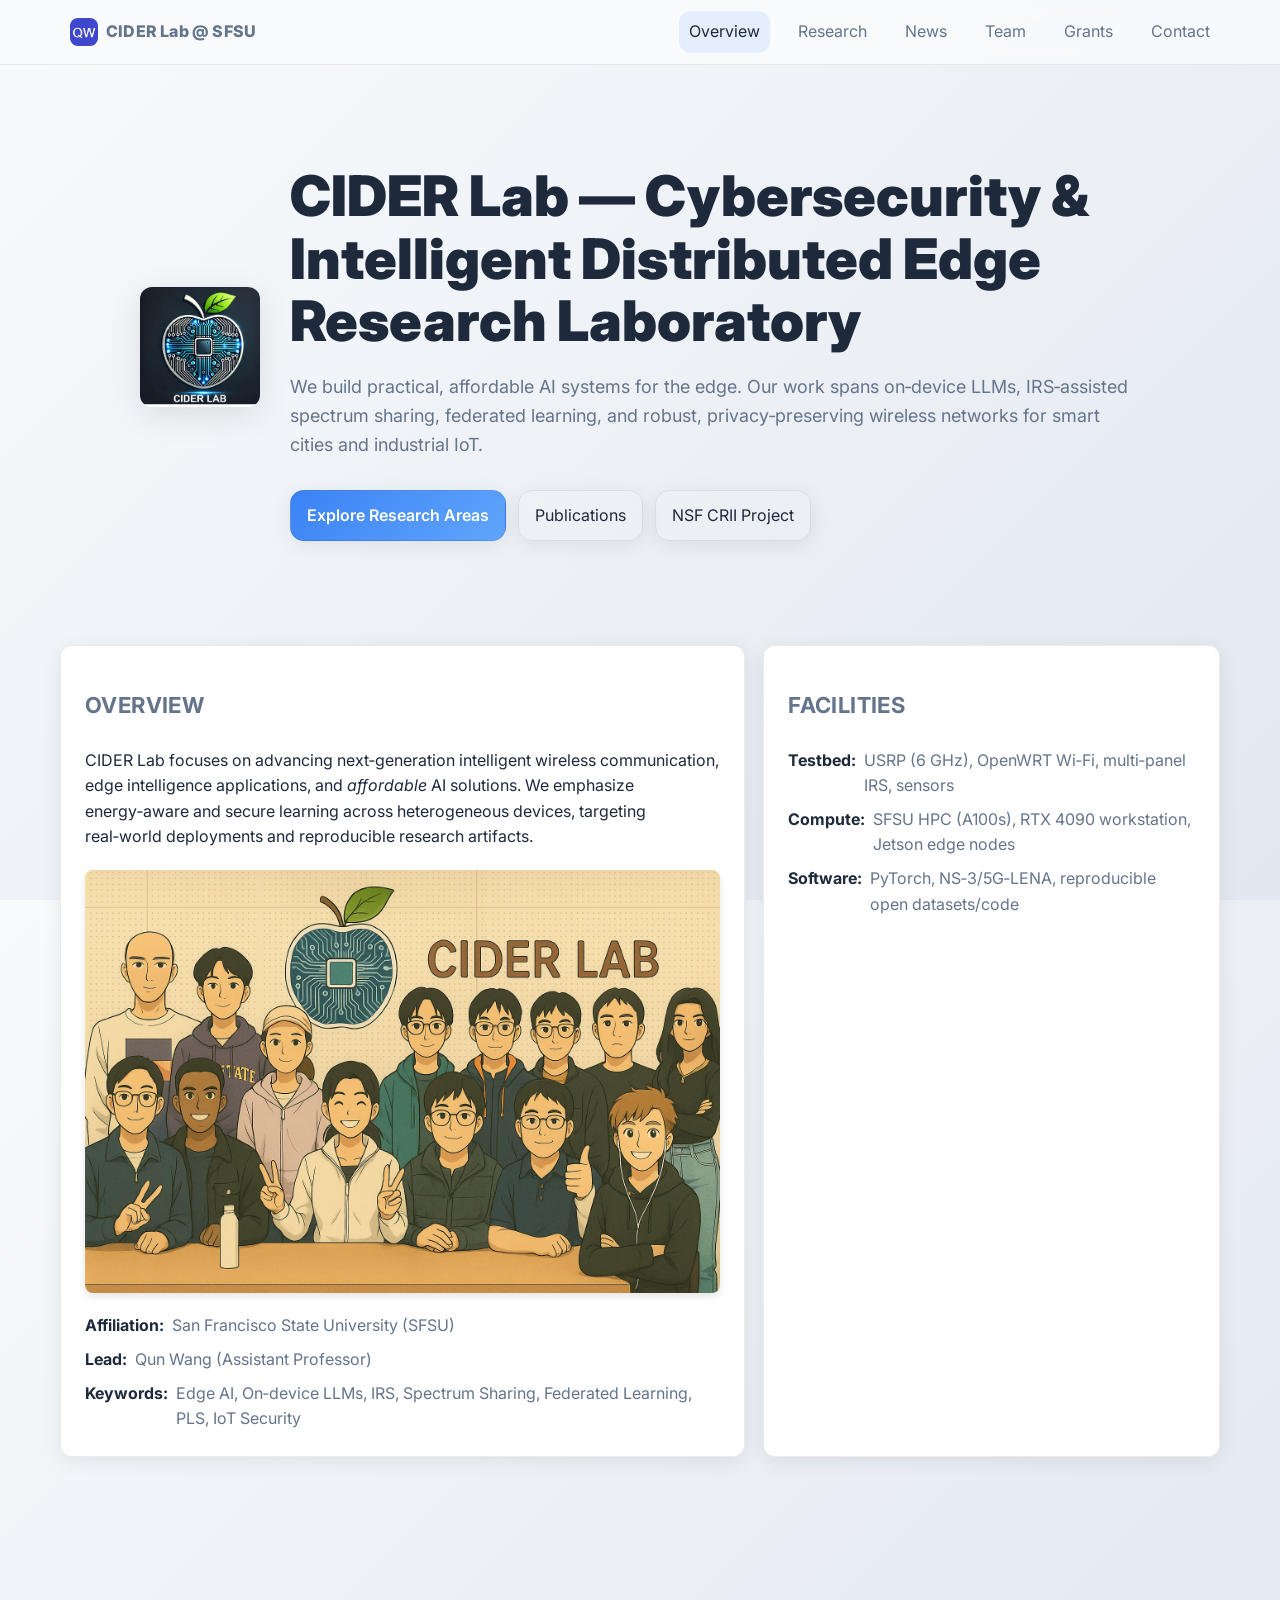
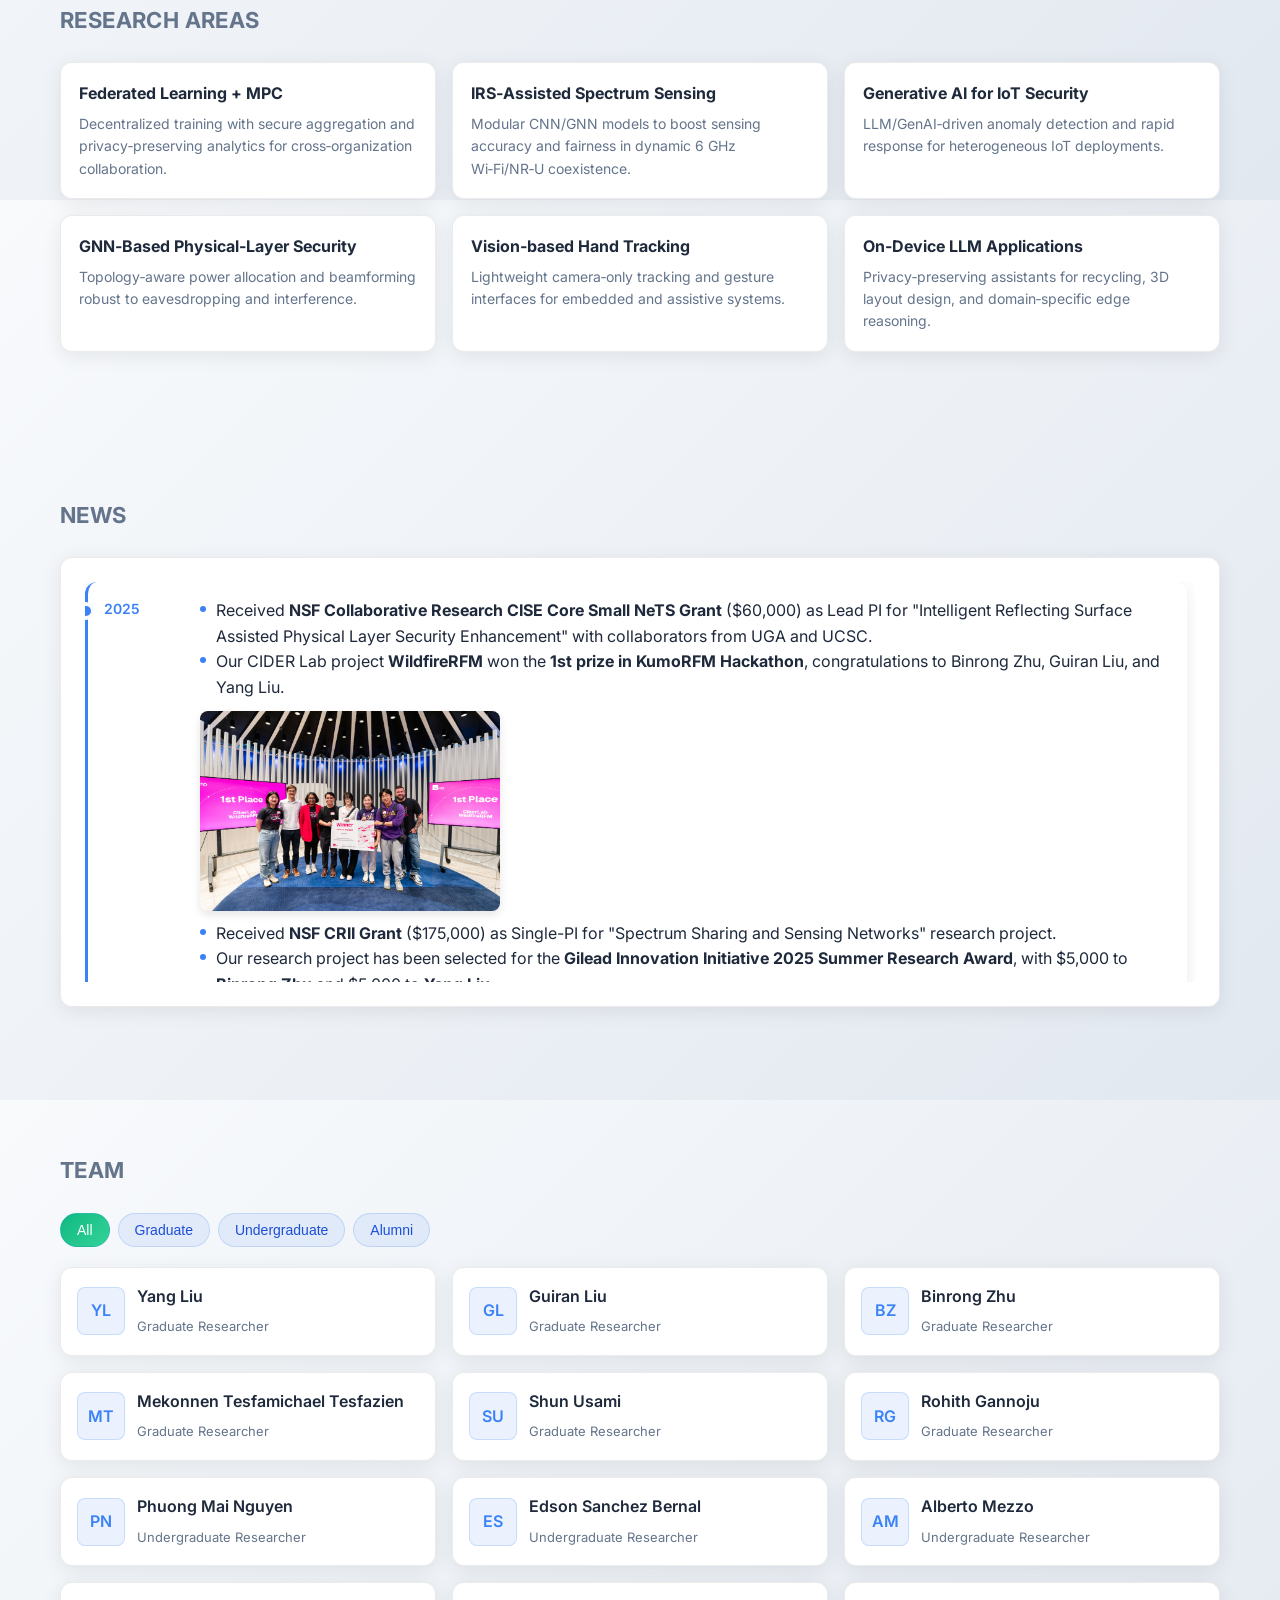
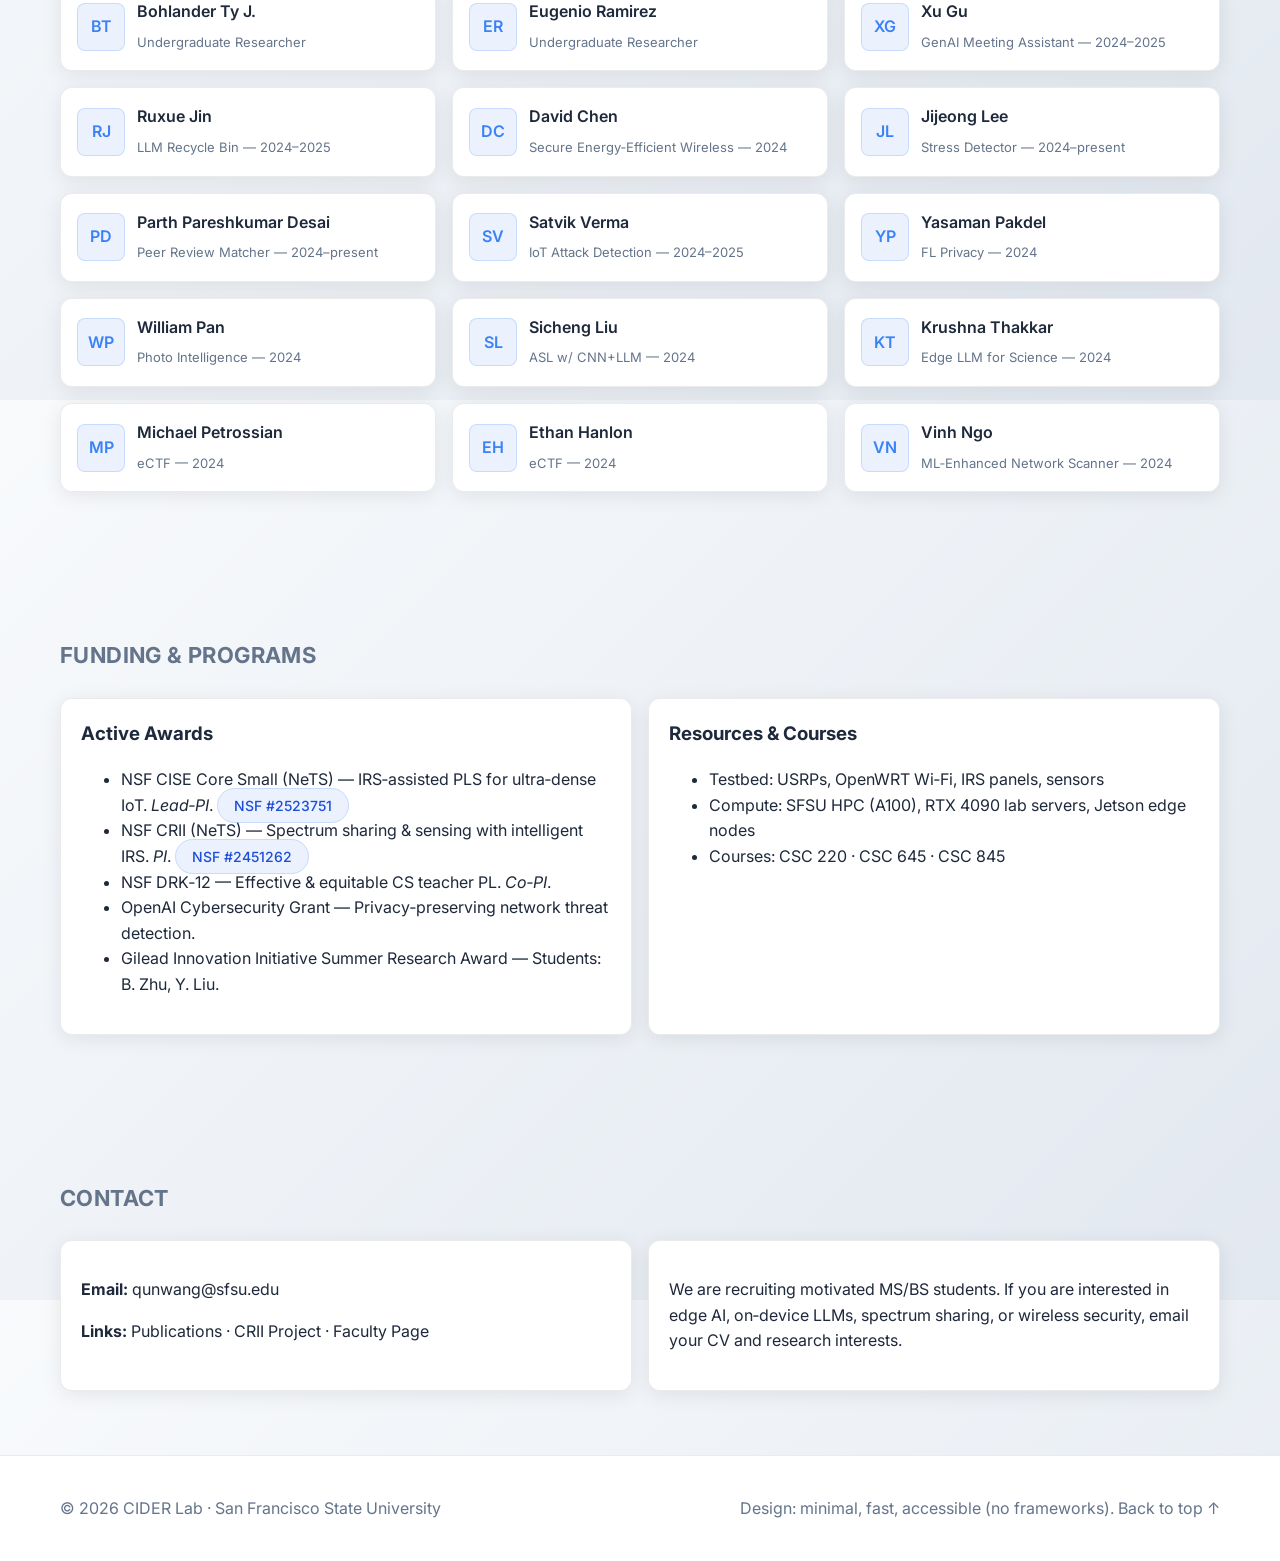
==== commit 08dcf215: "Update CIDER Lab page with new team layout and hero design" ====
--- a/cider-lab.html
+++ b/cider-lab.html
@@ -1,255 +1,527 @@
 <!DOCTYPE html>
 <html lang="en">
 <head>
-  <meta charset="utf-8">
-  <title>Qun Wang (王群) — SFSU CIDER Lab</title>
-  <meta content="width=device-width, initial-scale=1.0" name="viewport">
-  <meta content="" name="keywords">
-  <meta content="" name="description">
-  <!-- Favicons -->
-  <link href="img/favicon.png" rel="icon">
-  <link href="img/apple-touch-icon.png" rel="apple-touch-icon">
-  <!-- Google Fonts -->
-  <link href="https://fonts.googleapis.com/css?family=Lato:300,400,700,300italic,400italic|Raleway:400,300,700" rel="stylesheet">
-  <!-- Bootstrap CSS File -->
-  <link href="lib/bootstrap/css/bootstrap.min.css" rel="stylesheet">
-  <!-- Libraries CSS Files -->
-  <link href="lib/font-awesome/css/font-awesome.min.css" rel="stylesheet">
-  <!-- Main Stylesheet File -->
-  <link href="css/style.css" rel="stylesheet">
+  <meta charset="utf-8" />
+  <meta name="viewport" content="width=device-width, initial-scale=1" />
+  <title>SFSU CIDER Lab — Cybersecurity & Intelligent Distributed Edge Research</title>
+  <meta name="description" content="CIDER Lab at San Francisco State University: Edge AI, wireless systems, spectrum sharing & security, on‑device LLMs, and affordable AI solutions." />
+  <link rel="icon" href="img/favicon.png" />
+  <link rel="preconnect" href="https://fonts.googleapis.com">
+  <link rel="preconnect" href="https://fonts.gstatic.com" crossorigin>
+  <link href="https://fonts.googleapis.com/css2?family=Inter:wght@300;400;600;700;800&display=swap" rel="stylesheet">
   <style>
-    #headerwrap {
-      margin-bottom: 0 !important;
-      padding-bottom: 20px !important;
+    :root{
+      --bg:#f8fafc;           /* page background */
+      --card:#ffffff;         /* card bg */
+      --muted:#64748b;        /* secondary text */
+      --text:#1e293b;         /* primary text */
+      --brand:#3b82f6;        /* accent */
+      --brand-2:#10b981;      /* secondary accent */
+      --ring:rgba(0,0,0,.08);
+      --shadow:0 4px 20px rgba(0,0,0,.08);
+      --radius:12px;
     }
-    section#main {
-      margin-top: 0 !important;
-      padding-top: 20px !important;
+    *{box-sizing:border-box}
+    html,body{height:100%}
+    body{
+      margin:0; font-family:Inter,system-ui,-apple-system,Segoe UI,Roboto,Ubuntu,Cantarell,Noto Sans,sans-serif; 
+      color:var(--text); background:linear-gradient(135deg, #f8fafc 0%, #e2e8f0 100%);
+      line-height:1.6; -webkit-font-smoothing:antialiased; -moz-osx-font-smoothing:grayscale;
+    }
+    a{color:inherit; text-decoration:none}
+    img{max-width:100%; display:block}
+    .container{max-width:1200px; margin-inline:auto; padding:0 20px}
+
+    /* Nav */
+    .nav{position:sticky; top:0; z-index:50; backdrop-filter:blur(8px); background:rgba(248,250,252,.95); border-bottom:1px solid var(--ring)}
+    .nav-inner{display:flex; align-items:center; justify-content:space-between; height:64px}
+    .brand{display:flex; gap:12px; align-items:center; font-weight:800; letter-spacing:.2px; color:var(--text)}
+    .brand img{width:28px; height:28px; border-radius:8px}
+    .nav ul{display:flex; gap:18px; list-style:none; margin:0; padding:0}
+    .nav a{display:inline-flex; align-items:center; gap:8px; text-decoration:none; padding:8px 10px; border-radius:12px; color:var(--muted)}
+    .nav a:hover,.nav a.active{color:var(--text); background:rgba(59,130,246,.1)}
+    .menu-btn{display:none}
+
+    /* Hero */
+    header.hero{padding:88px 0 40px}
+    .hero-grid{display:grid; grid-template-columns:1.2fr .8fr; gap:36px; align-items:center}
+    .badge{display:inline-flex; gap:8px; align-items:center; padding:8px 12px; background:rgba(59,130,246,.1); color:#1d4ed8; border:1px solid rgba(59,130,246,.3); border-radius:999px; font-weight:700}
+    .title{font-weight:900; line-height:1.12; font-size:clamp(34px,4.8vw,56px); margin:12px 0 10px; color:var(--text)}
+    .subtitle{color:var(--muted); font-size:clamp(16px,2.2vw,18px)}
+    .cta{display:flex; gap:12px; flex-wrap:wrap; margin-top:22px}
+    .btn{display:inline-flex; align-items:center; gap:10px; padding:12px 16px; border-radius:14px; border:1px solid var(--ring); background:#ffffff; color:var(--text); text-decoration:none; box-shadow:var(--shadow); transition:all 0.3s ease}
+    .btn:hover{transform:translateY(-2px); box-shadow:0 8px 25px rgba(0,0,0,.15)}
+    .btn.primary{background:linear-gradient(135deg,var(--brand),#60a5fa); color:#ffffff; font-weight:600}
+    .btn.ghost{background:transparent}
+    .hero-art{position:relative; text-align:center}
+    .hero-art img{width:100%; max-width:420px; border-radius:24px; border:1px solid var(--ring); box-shadow:0 8px 32px rgba(0,0,0,.1)}
+
+    /* Sections */
+    section{padding:64px 0}
+    h2.section-title{font-size:22px; letter-spacing:.4px; text-transform:uppercase; color:var(--muted); margin-bottom:24px}
+    .card{background:var(--card); border:1px solid var(--ring); border-radius:var(--radius); box-shadow:var(--shadow); padding:24px}
+
+    /* Overview */
+    .overview{display:grid; grid-template-columns:1.2fr .8fr; gap:18px}
+    .kv{list-style:none; padding:0; margin:0; display:grid; gap:8px}
+    .kv li{display:flex; gap:8px}
+    .kv span{color:var(--muted)}
+
+    /* Research areas */
+    .areas{display:grid; grid-template-columns:repeat(3,1fr); gap:16px}
+    .area{padding:18px}
+    .area h3{margin:0 0 6px; font-size:16px}
+    .area p{margin:0; color:var(--muted); font-size:14px}
+
+    /* News timeline */
+    .timeline{display:grid; gap:14px}
+    .tl{display:grid; grid-template-columns:80px 1fr; gap:16px; align-items:start; padding:16px; border-left:3px solid var(--brand); position:relative; background:var(--card); border-radius:var(--radius); box-shadow:var(--shadow)}
+    .tl::before{content:""; position:absolute; left:-7px; top:24px; width:10px; height:10px; background:var(--brand); border-radius:50%; box-shadow:0 0 0 4px var(--bg)}
+    .tl time{color:var(--brand); font-weight:600; font-size:14px}
+    .tl p{margin:0; color:var(--text); position:relative; padding-left:16px}
+    .tl p::before{content:""; position:absolute; left:0; top:8px; width:6px; height:6px; background:var(--brand); border-radius:50%}
+
+    /* Team */
+    .filters{display:flex; gap:8px; flex-wrap:wrap; margin-bottom:20px}
+    .chip{padding:8px 16px; border-radius:20px; background:rgba(59,130,246,.1); border:1px solid rgba(59,130,246,.2); font-size:14px; color:#1d4ed8; cursor:pointer; transition:all 0.3s ease; font-weight:500}
+    .chip.active{background:linear-gradient(135deg,var(--brand-2),#34d399); color:#ffffff}
+    .team{display:grid; grid-template-columns:repeat(3,1fr); gap:16px}
+    .person{padding:16px; display:flex; gap:12px; align-items:center; background:var(--card); border:1px solid var(--ring); border-radius:var(--radius); box-shadow:var(--shadow)}
+    .avatar{width:48px; height:48px; border-radius:8px; background:rgba(59,130,246,.1); border:1px solid rgba(59,130,246,.2); display:flex; align-items:center; justify-content:center; font-weight:600; color:var(--brand); font-size:16px; flex-shrink:0}
+    .person-content{flex:1}
+    .person h4{margin:0 0 4px; font-size:16px; font-weight:600; color:var(--text)}
+    .person small{color:var(--muted); font-size:13px}
+
+    /* Grants */
+    .grid-2{display:grid; grid-template-columns:repeat(2,1fr); gap:16px}
+    .box{padding:20px}
+
+    /* Scrollable lists */
+    .scrollable{max-height:400px; overflow-y:auto; padding-right:8px}
+    .scrollable::-webkit-scrollbar{width:6px}
+    .scrollable::-webkit-scrollbar-track{background:#f1f5f9; border-radius:3px}
+    .scrollable::-webkit-scrollbar-thumb{background:#cbd5e1; border-radius:3px}
+    .scrollable::-webkit-scrollbar-thumb:hover{background:#94a3b8}
+
+    /* Footer */
+    footer{padding:40px 0; border-top:1px solid var(--ring); color:var(--muted); background:var(--card)}
+
+    /* Responsive */
+    @media (max-width: 1000px){
+      .hero-grid, .overview{grid-template-columns:1fr}
+      .areas{grid-template-columns:1fr}
+      .grid-2{grid-template-columns:1fr}
+      .team{grid-template-columns:1fr}
+      .nav ul{display:none}
+      .menu-btn{display:inline-flex; align-items:center; gap:8px; color:var(--muted); background:transparent; border:1px solid var(--ring); border-radius:12px; padding:8px 10px}
+      .nav.open ul{display:flex; flex-direction:column; position:absolute; top:64px; right:14px; background:rgba(255,255,255,.98); border:1px solid var(--ring); border-radius:16px; padding:12px; width:min(260px,90vw); box-shadow:var(--shadow)}
+      .nav.open a{padding:10px 12px}
+      /* Hero responsive */
+      .hero .container > div{flex-direction:column; text-align:center; gap:20px}
+      .hero img{width:100px; height:100px}
     }
   </style>
 </head>
-<body data-spy="scroll" data-offset="64" data-target="#section-topbar">
-  <!-- <div id="section-topbar">
-    <div id="topbar-inner">
-      <div class="container">
-        <div class="row">
-          <div class="dropdown">
-            <ul id="nav" class="nav">
-              <li class="menu-item"><a href="index.html" title="Home"><i class="fa fa-home"></i></a></li>
-              <li class="menu-item"><a class="smothscroll" href="#main" title="Content"><i class="fa fa-file-text-o"></i></a></li>
-              <li class="menu-item"><a href="teaching.html" title="Teaching"><i class="fa fa-graduation-cap"></i></a></li>
-              <li class="menu-item"><a href="publications.html" title="Publications"><i class="fa fa-book"></i></a></li>
-              <li class="menu-item"><a href="cider-lab.html" title="SFSU CIDER Lab"><i class="fa fa-flask"></i></a></li>
-              <li class="menu-item"><a href="read-list.html" title="Read List"><i class="fa fa-list-ul"></i></a></li>
-              <li class="menu-item"><a class="smothscroll" href="#contact" title="Contact"><i class="fa fa-envelope"></i></a></li>
+<body>
+  <!-- NAV -->
+  <nav class="nav" id="nav">
+    <div class="container nav-inner">
+      <a class="brand" href="index.html" aria-label="Back to Qun Wang Home">
+        <img src="img/apple-touch-icon.png" alt="QW"> <span>CIDER Lab @ SFSU</span>
+      </a>
+      <button class="menu-btn" aria-label="Toggle menu" onclick="document.getElementById('nav').classList.toggle('open')">☰ Menu</button>
+      <ul>
+        <li><a href="#overview" class="active">Overview</a></li>
+        <li><a href="#areas">Research</a></li>
+        <li><a href="#news">News</a></li>
+        <li><a href="#team">Team</a></li>
+        <li><a href="#grants">Grants</a></li>
+        <li><a href="#contact">Contact</a></li>
             </ul>
           </div>
-          <div class="clear"></div>
-        </div>
-      </div>
-      <div class="clear"></div>
-    </div>
+  </nav>
+
+  <!-- HERO -->
+  <header class="hero">
+    <div class="container">
+      <div style="display: flex; align-items: center; gap: 30px; max-width: 1000px; margin: 0 auto;">
+        <div style="flex-shrink: 0;">
+          <img src="img/cider.jpg" alt="CIDER Lab" style="width: 120px; height: 120px; border-radius: 12px; box-shadow: 0 8px 32px rgba(0,0,0,0.1); object-fit: cover;" />
+        </div>
+        <div style="flex: 1;">
+          <h1 class="title" style="margin-bottom: 20px;">CIDER Lab — Cybersecurity & Intelligent Distributed Edge Research Laboratory</h1>
+          <p class="subtitle" style="margin-bottom: 30px;">We build practical, affordable AI systems for the edge. Our work spans on‑device LLMs, IRS‑assisted spectrum sharing, federated learning, and robust, privacy‑preserving wireless networks for smart cities and industrial IoT.</p>
+          <div class="cta">
+            <a class="btn primary" href="#areas">Explore Research Areas</a>
+            <a class="btn ghost" href="publications.html">Publications</a>
+            <a class="btn ghost" href="crii.html">NSF CRII Project</a>
+          </div>
+        </div>
+      </div>
+    </div>
+  </header>
+
+  <!-- OVERVIEW -->
+  <section id="overview">
+    <div class="container overview">
+      <article class="card">
+        <h2 class="section-title">Overview</h2>
+        <p>CIDER Lab focuses on advancing next‑generation intelligent wireless communication, edge intelligence applications, and <em>affordable</em> AI solutions. We emphasize energy‑aware and secure learning across heterogeneous devices, targeting real‑world deployments and reproducible research artifacts.</p>
+        <div style="text-align: center; margin: 20px 0;">
+          <img src="img/ChatGPT Image Oct 6, 2025, 11_45_37 AM.png" alt="Research Visualization" style="max-width: 100%; border-radius: 8px; box-shadow: 0 4px 8px rgba(0,0,0,0.1);" />
+        </div>
+        <ul class="kv" aria-label="Quick facts">
+          <li><strong>Affiliation:</strong> <span>San Francisco State University (SFSU)</span></li>
+          <li><strong>Lead:</strong> <span>Qun Wang (Assistant Professor)</span></li>
+          <li><strong>Keywords:</strong> <span>Edge AI, On‑device LLMs, IRS, Spectrum Sharing, Federated Learning, PLS, IoT Security</span></li>
+        </ul>
+      </article>
+      <aside class="card">
+        <h2 class="section-title">Facilities</h2>
+        <ul class="kv">
+          <li><strong>Testbed:</strong> <span>USRP (6 GHz), OpenWRT Wi‑Fi, multi‑panel IRS, sensors</span></li>
+          <li><strong>Compute:</strong> <span>SFSU HPC (A100s), RTX 4090 workstation, Jetson edge nodes</span></li>
+          <li><strong>Software:</strong> <span>PyTorch, NS‑3/5G‑LENA, reproducible open datasets/code</span></li>
+        </ul>
+      </aside>
   </div>
-  <div id="headerwrap">
+  </section>
+
+  <!-- AREAS -->
+  <section id="areas">
     <div class="container">
-      <div class="row centered">
-        <div class="col-lg-12">
-          <h1><font color="#00FFFF">Qun Wang (王群)</font></h1>
-          <h3><font color="#00FFFF">Assistant Professor, Computer Science @ SFSU | <a style="color:#00FFFF; text-decoration: underline;" href="mailto:qunwang@sfsu.edu">qunwang@sfsu.edu</a></font></h3>
-        </div>
-      </div>
-    </div>
-  </div> -->
-  <nav class="navbar navbar-default navbar-fixed-top" style="background: rgba(255,255,255,0.95); backdrop-filter: blur(10px); box-shadow: 0 2px 20px rgba(0,0,0,0.1);">
+      <h2 class="section-title">Research Areas</h2>
+      <div class="areas">
+        <div class="card area">
+          <h3>Federated Learning + MPC</h3>
+          <p>Decentralized training with secure aggregation and privacy‑preserving analytics for cross‑organization collaboration.</p>
+        </div>
+        <div class="card area">
+          <h3>IRS‑Assisted Spectrum Sensing</h3>
+          <p>Modular CNN/GNN models to boost sensing accuracy and fairness in dynamic 6 GHz Wi‑Fi/NR‑U coexistence.</p>
+        </div>
+        <div class="card area">
+          <h3>Generative AI for IoT Security</h3>
+          <p>LLM/GenAI‑driven anomaly detection and rapid response for heterogeneous IoT deployments.</p>
+        </div>
+        <div class="card area">
+          <h3>GNN‑Based Physical‑Layer Security</h3>
+          <p>Topology‑aware power allocation and beamforming robust to eavesdropping and interference.</p>
+        </div>
+        <div class="card area">
+          <h3>Vision‑based Hand Tracking</h3>
+          <p>Lightweight camera‑only tracking and gesture interfaces for embedded and assistive systems.</p>
+        </div>
+        <div class="card area">
+          <h3>On‑Device LLM Applications</h3>
+          <p>Privacy‑preserving assistants for recycling, 3D layout design, and domain‑specific edge reasoning.</p>
+        </div>
+      </div>
+    </div>
+  </section>
+
+  <!-- NEWS -->
+  <section id="news">
     <div class="container">
-      <div class="navbar-header">
-        <button type="button" class="navbar-toggle collapsed" data-toggle="collapse" data-target="#navbar-collapse" aria-expanded="false">
-          <span class="sr-only">Toggle navigation</span>
-          <span class="icon-bar"></span>
-          <span class="icon-bar"></span>
-          <span class="icon-bar"></span>
-        </button>
-        <a class="navbar-brand" href="index.html" style="font-weight: bold; color: #333;">Qun Wang</a>
-      </div>
-      <div class="collapse navbar-collapse" id="navbar-collapse">
-        <ul class="nav navbar-nav navbar-right">
-          <li><a href="index.html#about"><i class="fa fa-user"></i> About</a></li>
-          <li><a href="index.html#resume"><i class="fa fa-file-text-o"></i> Resume</a></li>
-          <li><a href="index.html#work"><i class="fa fa-briefcase"></i> Works</a></li>
-          <li class="dropdown active">
-            <a href="#" class="dropdown-toggle" data-toggle="dropdown" role="button" aria-haspopup="true" aria-expanded="false">
-              <i class="fa fa-flask"></i> Research <span class="caret"></span>
-            </a>
-            <ul class="dropdown-menu">
-              <li class="active"><a href="cider-lab.html"><i class="fa fa-flask"></i> CIDER Lab</a></li>
-              <li><a href="crii.html"><i class="fa fa-cogs"></i> CRII Project</a></li>
-              <li><a href="publications.html"><i class="fa fa-book"></i> Publications</a></li>
-            </ul>
-          </li>
-          <li class="dropdown">
-            <a href="#" class="dropdown-toggle" data-toggle="dropdown" role="button" aria-haspopup="true" aria-expanded="false">
-              <i class="fa fa-graduation-cap"></i> Academic <span class="caret"></span>
-            </a>
-            <ul class="dropdown-menu">
-              <li><a href="teaching.html"><i class="fa fa-graduation-cap"></i> Teaching</a></li>
-              <li><a href="read-list.html"><i class="fa fa-list-ul"></i> Read List</a></li>
-            </ul>
-          </li>
-          <li><a href="index.html#contact"><i class="fa fa-envelope"></i> Contact</a></li>
-        </ul>
-      </div>
-    </div>
-  </nav>
-
-
-  <div id="headerwrap" style="background: linear-gradient(135deg, #1e40af 0%, #3b82f6 100%); padding: 80px 0 60px; margin-top: 50px; color: white;">
+      <h2 class="section-title">News</h2>
+      <div class="card">
+        <div class="scrollable">
+          <div class="timeline">
+            <div class="tl">
+              <time>2025</time>
+              <div>
+                <p>Received <strong>NSF Collaborative Research CISE Core Small NeTS Grant</strong> ($60,000) as Lead PI for "Intelligent Reflecting Surface Assisted Physical Layer Security Enhancement" with collaborators from UGA and UCSC.</p>
+                <p>Our CIDER Lab project <strong>WildfireRFM</strong> won the <strong>1st prize in KumoRFM Hackathon</strong>, congratulations to Binrong Zhu, Guiran Liu, and Yang Liu.</p>
+                <div style="margin: 10px 0; text-align: center;">
+                  <img src="img/082025-Kumo.ai-Hackathon-30.jpg" alt="KumoRFM Hackathon Award" style="max-width: 300px; border-radius: 8px; box-shadow: 0 4px 8px rgba(0,0,0,0.1);" />
+      </div>
+                <p>Received <strong>NSF CRII Grant</strong> ($175,000) as Single-PI for "Spectrum Sharing and Sensing Networks" research project.</p>
+                <p>Our research project has been selected for the <strong>Gilead Innovation Initiative 2025 Summer Research Award</strong>, with $5,000 to <strong>Binrong Zhu</strong> and $5,000 to <strong>Yang Liu</strong>.</p>
+                <p>Congratulations to <strong>Xu Gu</strong> for being selected as the <strong>2025 SFSU Graduate Distinguished Achievement Award</strong> Recipient.</p>
+                <p>Congratulations to <strong>Satvik Verma</strong>, <strong>Xu Gu</strong>, and <strong>Ruxue Jin</strong> on their graduation.</p>
+                <p><strong>Satvik Verma</strong> presented our research at <strong>AAAI 2025 Spring Symposium</strong>.</p>
+                <p><i>S. Verma, Q. Wang, E. W. Bethel</i>, "Intelligent IoT Attack Detection via ODLLM," accepted by <strong>AAAI 2025 Spring Symposium</strong>.</p>
+                <p><i>W. Guo, Q. Wang, H. Yue, H. Sun, R. Q. Hu</i>, "Efficient Phishing URL Detection Using Graph-based Machine Learning and Loopy Belief Propagation." Accepted by <strong>IEEE ICC 2025</strong>.</p>
+                <p><i>S. Liu, Q. Wang, Z. Qin, W. Zhang, J. Wang, X. Ma</i>, "IRS Assisted Decentralized Learning for Wideband Spectrum Sensing." Accepted by <strong>ISICN 2025</strong>.</p>
+                <p><i>D. Chen, Q. Wang, H. Sun, Y. Hao</i>, "GNN Based PLS Enhancement for Next Generation Spectrum Sharing Industrial Networks." Accepted by <strong>ISICN 2025</strong>.</p>
+                <p><i>Q. Wang, Y. Lu, G. Liu, B. Zhu, Y. Liu</i>, "LLM‑Assisted Alpha‑Fairness for 6 GHz Wi‑Fi/NR‑U Coexistence: An Agentic Orchestrator for Throughput, Energy, and SLA." Accepted by <strong>IEEE IEMCON 2025</strong>.</p>
+                <p><i>G. Liu, B. Zhu, Y. Liu, Q. Wang</i>, "Design of a Cross-Layer AI Agent for Secure Spectrum-Aware Network Slicing." Accepted by <strong>Chen Institute Symposium for AI Accelerated Science 2025</strong>.</p>
+                <p>Invited to attend <strong>NSF NeTS Early Career Workshop 2025</strong> with travel support.</p>
+      </div>
+    </div>
+            <div class="tl">
+              <time>2024</time>
+              <div>
+                <p>Congratulations to <strong>Satvik Verma</strong> and <strong>Sicheng Liu</strong> for their student abstract accepted by <strong>IEEE DSAA'24</strong> with travel support.</p>
+                <p>Guest editor for the Special Issue "Cognitive Semantic Communications for 6G Wireless Networks", VSI: CSC-6GWN in <i>Physical Communication</i> (IF: 2.0).</p>
+                <p><i>J. Xu, Q. Wang, Y. Cao, B. Zeng, S. Liu</i>, "A general-purpose device for interaction with llms." Accepted by <strong>Future Technologies Conference (FTC) 2024</strong>.</p>
+                <p><i>X. Ma, Q. Wang, H. Sun, R. Q. Hu, Y. Qian</i>, "CSMAAFL: Client Scheduling and Model Aggregation in Asynchronous Federated Learning." <strong>IEEE ICC 2024</strong>.</p>
+                <p><i>M. Xiang, Y. Zhou, H. Zhang, Q. Wang, H. Sun, H. Wang, R. Q. Hu</i>, "Exploring Communication Technologies, Standards, and Challenges in Electrified Vehicle Charging." Accepted by <strong>IEEE Open Journal of the Communications Society</strong> (IF: 6.3).</p>
+                <p>Received <strong>NSF Discovery Research PreK-12 Grant</strong> ($1,396,551) as Co-PI for "Design Effective and Equitable Professional Learning for Middle School Computer Science Teachers".</p>
+              </div>
+            </div>
+            <div class="tl">
+              <time>2023</time>
+              <div>
+                <p>Received <strong>SFSU RSCA Fund Award</strong> as Co-PI for "Intelligent Wireless Spectrum Monitoring with Decentralized On-device Learning" (Internal Funding, Spring 2023).</p>
+              </div>
+            </div>
+          </div>
+        </div>
+      </div>
+    </div>
+  </section>
+
+  <!-- TEAM -->
+  <section id="team">
     <div class="container">
-      <div class="row centered">
-        <div class="col-lg-12">
-          <div style="text-align: center; max-width: 800px; margin: 0 auto;">
-            <div style="display: inline-flex; align-items: center; gap: 15px; margin-bottom: 20px; padding: 8px 20px; background: rgba(255,255,255,0.2); border-radius: 25px; backdrop-filter: blur(10px);">
-              <img src="img/cider.jpg" alt="CIDER Lab" style="width: 40px; height: 40px; border-radius: 8px;">
-              <span style="font-weight: 600;">SFSU CIDER Lab</span>
-            </div>
-            <h1 style="font-size: 2.8em; font-weight: 700; margin-bottom: 15px; text-shadow: 0 2px 4px rgba(0,0,0,0.1);">Cybersecurity and Intelligent Distributed Edge Research Laboratory</h1>
-            <p style="font-size: 1.2em; opacity: 0.9; margin-bottom: 30px; line-height: 1.6;">Advancing next-generation intelligent wireless communication, edge intelligence applications, and affordable AI solutions</p>
-            <div style="display: flex; gap: 15px; justify-content: center; flex-wrap: wrap;">
-              <a href="#overview" class="btn btn-default" style="background: rgba(255,255,255,0.2); border: 1px solid rgba(255,255,255,0.3); color: white; padding: 10px 20px; border-radius: 25px; text-decoration: none; transition: all 0.3s ease;">Overview</a>
-              <a href="#thrusts" class="btn btn-default" style="background: rgba(255,255,255,0.2); border: 1px solid rgba(255,255,255,0.3); color: white; padding: 10px 20px; border-radius: 25px; text-decoration: none; transition: all 0.3s ease;">Research Areas</a>
-              <a href="#team" class="btn btn-default" style="background: rgba(255,255,255,0.2); border: 1px solid rgba(255,255,255,0.3); color: white; padding: 10px 20px; border-radius: 25px; text-decoration: none; transition: all 0.3s ease;">Team</a>
-            </div>
-          </div>
-        </div>
-      </div>
-    </div>
+      <h2 class="section-title">Team</h2>
+      <div class="filters" role="tablist" aria-label="Filter team">
+        <button class="chip active" data-filter="all" aria-selected="true">All</button>
+        <button class="chip" data-filter="grad">Graduate</button>
+        <button class="chip" data-filter="ug">Undergraduate</button>
+        <button class="chip" data-filter="alumni">Alumni</button>
   </div>
-  <section id="main" name="main">
-    <div class="container desc">
-      <div class="row">
-        <div class="col-lg-2 col-lg-offset-1">
-          <h5>SFSU CIDER LAB</h5>
-        </div>
-        <div class="col-lg-6">
-          <h6>Research Overview</h6>
-          <p>Cybersecurity and Intelligent Distributed Edge Research (CIDER) Lab focuses on advancing next-generation intelligent wireless communication, edge intelligence applications, and affordable AI solutions. Our research emphasizes efficiency and security improvements, aiming to develop robust, cutting-edge technologies for future communication systems. By leveraging federated learning, generative AI, GNNs, and large language models, we address key challenges in communication, security, and intelligent applications while ensuring scalability, privacy, and adaptability across diverse environments.</p>
-          <div style="text-align: center; margin: 20px 0;">
-            <img src="img/ChatGPT Image Oct 6, 2025, 11_45_37 AM.png" alt="Research Visualization" class="img-responsive" style="width: 100%; max-width: 100%; border-radius: 8px; box-shadow: 0 4px 8px rgba(0,0,0,0.1);">
-          </div>
-          
-          <h6>Research Areas</h6>
-          <ol>
-            <li><b>Federated Learning with Multi-Party Computation (MPC):</b> We are exploring federated learning frameworks integrated with multi-party computation to enhance privacy and data security. This research aims to enable decentralized learning while ensuring data confidentiality, particularly in scenarios where data privacy is paramount.</li>
-            <li><b>Module-Based CNN for IRS-Assisted Spectrum Sensing:</b> Our work focuses on using modular Convolutional Neural Networks (CNN) for Intelligent Reflecting Surface (IRS) assisted spectrum sensing in next-generation spectrum sharing networks. The goal is to improve spectrum sensing accuracy and efficiency, allowing better utilization of available spectrum resources in dynamic environments.</li>
-            <li><b>Generative AI-Based IoT Attack Detection:</b> We are investigating the use of generative AI techniques for detecting attacks in Internet of Things (IoT) environments. This research aims to enhance the security of IoT systems by identifying anomalous patterns and preventing malicious activities in real-time.</li>
-            <li><b>GNN-Based Physical Layer Security with Power Allocation:</b> We are developing Graph Neural Network (GNN) models to enhance physical layer security through efficient power allocation strategies. This work is focused on improving the robustness of wireless communication systems against eavesdropping and other security threats by optimizing power distribution.</li>
-            <li><b>Vision Camera-Based Hand Tracking and Gesture Recognition:</b> Our research includes the development of computer vision algorithms for real-time hand tracking and gesture recognition. This work aims to enable natural human-computer interaction, which has applications in smart environments and assistive technologies.</li>
-            <li><b>Phishing URL and Phishing UI Detection:</b> We are working on AI-based solutions for detecting phishing URLs and phishing user interfaces to enhance cybersecurity. By analyzing features of web pages and user interfaces, our models aim to detect and mitigate phishing attempts effectively.</li>
-            <li><b>On-Device LLM-Based Recycle Bin Design:</b> We are leveraging large language models (LLMs) to design an intelligent recycle bin that can operate on edge devices. The focus is on creating an efficient, context-aware solution that helps in sorting waste while maintaining privacy by performing computation locally.</li>
-            <li><b>LLM-Based 3D Layout Design:</b> Our research also extends to using LLMs for automated 3D layout design. This work is aimed at improving the efficiency and creativity of the design process, particularly for architectural and spatial planning applications.</li>
-          </ol>
-          <h6 class="mt">News</h6>
-          <h6>2025</h6>
+      <div class="team" id="teamGrid">
+        <!-- Graduate -->
+        <div class="person" data-tags="grad">
+          <div class="avatar">YL</div>
+          <div class="person-content">
+            <h4>Yang Liu</h4>
+            <small>Graduate Researcher</small>
+          </div>
+        </div>
+        <div class="person" data-tags="grad">
+          <div class="avatar">GL</div>
+          <div class="person-content">
+            <h4>Guiran Liu</h4>
+            <small>Graduate Researcher</small>
+          </div>
+        </div>
+        <div class="person" data-tags="grad">
+          <div class="avatar">BZ</div>
+          <div class="person-content">
+            <h4>Binrong Zhu</h4>
+            <small>Graduate Researcher</small>
+          </div>
+        </div>
+        <div class="person" data-tags="grad">
+          <div class="avatar">MT</div>
+          <div class="person-content">
+            <h4>Mekonnen Tesfamichael Tesfazien</h4>
+            <small>Graduate Researcher</small>
+          </div>
+        </div>
+        <div class="person" data-tags="grad">
+          <div class="avatar">SU</div>
+          <div class="person-content">
+            <h4>Shun Usami</h4>
+            <small>Graduate Researcher</small>
+          </div>
+        </div>
+        <div class="person" data-tags="grad">
+          <div class="avatar">RG</div>
+          <div class="person-content">
+            <h4>Rohith Gannoju</h4>
+            <small>Graduate Researcher</small>
+          </div>
+        </div>
+        <!-- Undergraduate -->
+        <div class="person" data-tags="ug">
+          <div class="avatar">PN</div>
+          <div class="person-content">
+            <h4>Phuong Mai Nguyen</h4>
+            <small>Undergraduate Researcher</small>
+          </div>
+        </div>
+        <div class="person" data-tags="ug">
+          <div class="avatar">ES</div>
+          <div class="person-content">
+            <h4>Edson Sanchez Bernal</h4>
+            <small>Undergraduate Researcher</small>
+          </div>
+        </div>
+        <div class="person" data-tags="ug">
+          <div class="avatar">AM</div>
+          <div class="person-content">
+            <h4>Alberto Mezzo</h4>
+            <small>Undergraduate Researcher</small>
+          </div>
+        </div>
+        <div class="person" data-tags="ug">
+          <div class="avatar">BT</div>
+          <div class="person-content">
+            <h4>Bohlander Ty J.</h4>
+            <small>Undergraduate Researcher</small>
+          </div>
+        </div>
+        <div class="person" data-tags="ug">
+          <div class="avatar">ER</div>
+          <div class="person-content">
+            <h4>Eugenio Ramirez</h4>
+            <small>Undergraduate Researcher</small>
+          </div>
+        </div>
+        <!-- Alumni / Previous -->
+        <div class="person" data-tags="alumni">
+          <div class="avatar">XG</div>
+          <div class="person-content">
+            <h4>Xu Gu</h4>
+            <small>GenAI Meeting Assistant — 2024–2025</small>
+          </div>
+        </div>
+        <div class="person" data-tags="alumni">
+          <div class="avatar">RJ</div>
+          <div class="person-content">
+            <h4>Ruxue Jin</h4>
+            <small>LLM Recycle Bin — 2024–2025</small>
+          </div>
+        </div>
+        <div class="person" data-tags="alumni">
+          <div class="avatar">DC</div>
+          <div class="person-content">
+            <h4>David Chen</h4>
+            <small>Secure Energy‑Efficient Wireless — 2024</small>
+          </div>
+        </div>
+        <div class="person" data-tags="alumni">
+          <div class="avatar">JL</div>
+          <div class="person-content">
+            <h4>Jijeong Lee</h4>
+            <small>Stress Detector — 2024–present</small>
+          </div>
+        </div>
+        <div class="person" data-tags="alumni">
+          <div class="avatar">PD</div>
+          <div class="person-content">
+            <h4>Parth Pareshkumar Desai</h4>
+            <small>Peer Review Matcher — 2024–present</small>
+          </div>
+        </div>
+        <div class="person" data-tags="alumni">
+          <div class="avatar">SV</div>
+          <div class="person-content">
+            <h4>Satvik Verma</h4>
+            <small>IoT Attack Detection — 2024–2025</small>
+          </div>
+        </div>
+        <div class="person" data-tags="alumni">
+          <div class="avatar">YP</div>
+          <div class="person-content">
+            <h4>Yasaman Pakdel</h4>
+            <small>FL Privacy — 2024</small>
+          </div>
+        </div>
+        <div class="person" data-tags="alumni">
+          <div class="avatar">WP</div>
+          <div class="person-content">
+            <h4>William Pan</h4>
+            <small>Photo Intelligence — 2024</small>
+          </div>
+        </div>
+        <div class="person" data-tags="alumni">
+          <div class="avatar">SL</div>
+          <div class="person-content">
+            <h4>Sicheng Liu</h4>
+            <small>ASL w/ CNN+LLM — 2024</small>
+          </div>
+        </div>
+        <div class="person" data-tags="alumni">
+          <div class="avatar">KT</div>
+          <div class="person-content">
+            <h4>Krushna Thakkar</h4>
+            <small>Edge LLM for Science — 2024</small>
+          </div>
+        </div>
+        <div class="person" data-tags="alumni">
+          <div class="avatar">MP</div>
+          <div class="person-content">
+            <h4>Michael Petrossian</h4>
+            <small>eCTF — 2024</small>
+          </div>
+        </div>
+        <div class="person" data-tags="alumni">
+          <div class="avatar">EH</div>
+          <div class="person-content">
+            <h4>Ethan Hanlon</h4>
+            <small>eCTF — 2024</small>
+          </div>
+        </div>
+        <div class="person" data-tags="alumni">
+          <div class="avatar">VN</div>
+          <div class="person-content">
+            <h4>Vinh Ngo</h4>
+            <small>ML‑Enhanced Network Scanner — 2024</small>
+          </div>
+        </div>
+      </div>
+          </div>
+  </section>
+
+  <!-- GRANTS & PROGRAMS -->
+  <section id="grants">
+    <div class="container">
+      <h2 class="section-title">Funding & Programs</h2>
+      <div class="grid-2">
+        <div class="card box">
+          <h3 style="margin-top:0">Active Awards</h3>
           <ul>
-            <li>I received a National Science Foundation (NSF) Collaborative Research CISE Core Small NeTS Grant on Intelligent Reflecting Surface Assisted Physical Layer Security Enhancement as lead PI, 3-year grant with $60,000 budget and collaborative with Dr. Haijian Sun from UGA and Dr. Hao Yue from UCSC.</li>
-            <li><img src="img/082025-Kumo.ai-Hackathon-30.jpg" alt="KumoRFM Hackathon Award" style="float: left; width: 200px; margin: 0 15px 10px 0; border-radius: 4px;">Our CIDER Lab project WildfireRFM won the 1st prize in KumoRFM Hacton, congratulations to Binrongzhu, Guiran Liu, and Yang Liu.</li>
-            <li>I received a National Science Foundation (NSF) CRII project on spectrum sharing and sensing network. This is a single-PI, 2-year grant with $175,000 budget.</li>
-            <li>Our research project has been selected for the Gilead Innovation Initiative 2025 Summer Research Award, with $5,000 allocated to Binrong Zhu and $5,000 to Yang Liu.</li>
-            <li>Congratulations to Xu Gu for being selected as the 2025 SFSU Graduate Distinguished Achievement Award Recipient.</li>
-            <li>Congratulations to Satvik Verma, Xu Gu, and Ruxue Jin on their graduation.</li>
-            <li>Satvik Verma presented our research at AAAI 2025 Spring Symposium.</li>
-            <li>Our research work: S. Verma, Q. Wang, E. W. Bethel, "Intelligent IoT Attack Detection via ODLLM," accepted by AAAI 2025 Spring Symposium.</li>
-            <li>Our research work: W. Guo, Q. Wang, H. Yue, H. Sun, R. Q. Hu. (2025). Efficient Phishing URL Detection Using Graph-based Machine Learning and Loopy Belief Propagation. Accepted by IEEE ICC 2025.</li>
-            <li>Our research work: Sicheng Liu, Qun Wang, Zhuwei Qin, Weishan Zhang, Jingyi Wang, and Xiang Ma, "IRS Assisted Decentralized Learning for Wideband Spectrum Sensing." Accepted by 2025 International Symposium on Intelligent Computing and Networking (ISICN 2025), Spring 2025. Sicheng Liu is a student from CSC 699.</li>
-            <li>Our research work: David Chen, Qun Wang, Haijian Sun, and Yue Hao, "GNN Based PLS Enhancement for Next Generation Spectrum Sharing Industrial Networks," Accepted by 2025 International Symposium on Intelligent Computing and Networking (ISICN 2025), Spring 2025. David Chen is a student from CSC 895.</li>
-            <li>Our paper: Qun Wang, Yingzhou Lu, Guiran Liu, Binrong Zhu, and Yang Liu, "LLM‑Assisted Alpha‑Fairness for 6 GHz Wi‑Fi/NR‑U Coexistence: An Agentic Orchestrator for Throughput, Energy, and SLA" has been accepted by IEEE IEMCON 2025 Conference (Graduate Research work).</li>
-            <li>Our paper: Guiran Liu, Binrong Zhu, Yang Liu, and Qun Wang, "Design of a Cross-Layer AI Agent for Secure Spectrum-Aware Network Slicing" has been accepted by Chen Institute Symposium for AI Accelerated Science 2025 (Graduate Research work).</li>
-            <li>I am accepted and invited to attend NSF NeTS Early Career Workshop 2025 at NSF with travel support.</li>
+            <li>NSF CISE Core Small (NeTS) — IRS‑assisted PLS for ultra‑dense IoT. <em>Lead‑PI</em>. <span class="chip">NSF #2523751</span></li>
+            <li>NSF CRII (NeTS) — Spectrum sharing & sensing with intelligent IRS. <em>PI</em>. <span class="chip">NSF #2451262</span></li>
+            <li>NSF DRK‑12 — Effective & equitable CS teacher PL. <em>Co‑PI</em>.</li>
+            <li>OpenAI Cybersecurity Grant — Privacy‑preserving network threat detection.</li>
+            <li>Gilead Innovation Initiative Summer Research Award — Students: B. Zhu, Y. Liu.</li>
           </ul>
-          
-          <h6>2024</h6>
+        </div>
+        <div class="card box">
+          <h3 style="margin-top:0">Resources & Courses</h3>
           <ul>
-            <li>Congratulations to Satvik Verma and Sicheng Liu for their student abstract accepted by IEEE DSAA'24 with travel support.</li>
-            <li>Serve as a guest editor for the Special Issue "Cognitive Semantic Communications for 6G Wireless Networks", VSI: CSC-6GWN in Physical Communication (IF: 2.0).</li>
-            <li>J. Xu, Q. Wang, Yuhang Cao, Baitao Zeng, Sicheng Liu. "A general-purpose device for interaction with LLMs." arXiv preprint arXiv:2408.10230. (Accepted by Future Technologies Conference (FTC) 2024, Sicheng Liu is a student from CSC 699)</li>
-            <li>X. Ma, Q. Wang, H. Sun, R. Q. Hu and Y. Qian, "CSMAAFL: Client Scheduling and Model Aggregation in Asynchronous Federated Learning," ICC 2024 - IEEE International Conference on Communications, Denver, CO, USA, 2024, pp. 274-279.</li>
-            <li>M. Xiang, Y. Zhou, H. Zhang, Q. Wang, H. Sun, H. Wang, and R. Q. Hu. "Exploring Communication Technologies, Standards, and Challenges in Electrified Vehicle Charging." arXiv preprint arXiv:2403.16830 (2024) (Accepted by IEEE Open Journal of the Communications Society, Impact Factor: 6.3).</li>
-            <li>"Design Effective and Equitable Professional Learning for Middle School Computer Science Teachers", Co-PI, Awarded by NSF 23-596 Discovery Research PreK-1, Fall 2024.</li>
+            <li>Testbed: USRPs, OpenWRT Wi‑Fi, IRS panels, sensors</li>
+            <li>Compute: SFSU HPC (A100), RTX 4090 lab servers, Jetson edge nodes</li>
+            <li>Courses: CSC 220 · CSC 645 · CSC 845</li>
           </ul>
-
-          <h6>2023</h6>
-          <ul>
-            <li>"Intelligent Wireless Spectrum Monitoring with Decentralized On-device Learning," Co-Investigator, Co-PI, Awarded by SFSU RSCA Fund award, Spring 2023 (Internal Funding). Co-PI.</li>
-          </ul>
-
-          <h6 class="mt">Lab Members</h6>
-          <p><b>Current Graduate Students</b></p>
-          <ul>
-            <li>Yang Liu</li>
-            <li>Guiran Liu</li>
-            <li>Binrong Zhu</li>
-            <li>Mekonnen Tesfamichael Tesfazien</li>
-            <li>Shun Usami</li>
-            <li>Rohith Gannoju</li>
-          </ul>
-          
-          <p><b>Current Undergraduate Students</b></p>
-          <ul>
-            <li>Phuong Mai Nguyen</li>
-            <li>Edson Sanchez Bernal</li>
-            <li>Alberto Mezzo</li>
-            <li>Bohlander Ty J.</li>
-            <li>Eugenio Ramirez</li>
-          </ul>
-          
-          <p><b>Previous Students</b></p>
-          <ul>
-            <li>Xu Gu — "GenAI based meeting assistant design," Fall 2024-Spring 2025</li>
-            <li>Ruxue Jin — "LLM enhanced intelligent recycle bin design," Fall 2024-Spring 2025</li>
-            <li>David Chen — "Deep Learning Based Secure Energy Efficiency Optimization For Wireless IoT Networks," Spring 2024-Fall 2024</li>
-            <li>Jijeong Lee — "Stress Detector for College Students," Spring 2024-Present</li>
-            <li>Parth Pareshkumar Desai — "Anonymized Peer Review Matcher," Spring 2024-Present</li>
-            <li>Satvik Verma — "Generative AI-Based IoT Attack Detection," Fall 2024-Spring 2025</li>
-            <li>Yasaman Pakdel — "Privacy preservation in federated learning algorithms," Spring 2024</li>
-            <li>William Pan — "Intelligent photograph detection", Fall 2024</li>
-            <li>Sicheng Liu — "American Sign Language Recognition with CNN and LLM," Spring 2024</li>
-            <li>Krushna Thakkar — "Edge LLM and Machine Learning in Scientific Research Applications," Spring 2024</li>
-            <li>Michael Petrossian — "Attack and Defense Methods for eCTF Embedded System," Spring 2024</li>
-            <li>Ethan Hanlon — "Attack and Defense Methods for eCTF Embedded System," Spring 2024</li>
-            <li>Vinh Ngo — "Machine Learning Enhanced Network Scanner," Spring 2024</li>
-          </ul>
-        </div>
-      </div>
-      <br>
+        </div>
+      </div>
     </div>
   </section>
-  <section id="contact" name="contact">
-    <div id="footwrap">
-      <div class="container desc">
-        <div class="row">
-          <div class="col-lg-2">
-            <h5>CONTACT</h5>
-          </div>
-          <div class="col-lg-5">
-            <p><t>Email</t><br/> <a href="mailto:qunwang@sfsu.edu">qunwang@sfsu.edu</a></p>
-          </div>
-          <div class="col-lg-5">
-            <p><t>Links</t><br/>
-              <a href="https://scholar.google.com/citations?user=i2WquFgAAAAJ&hl=en"><i class="fa fa-google"></i></a>
-              <a href="https://www.linkedin.com/in/qun-wang-a42ba9116/"><i class="fa fa-linkedin"></i></a>
-              <a href="https://www.researchgate.net/profile/Qun_Wang50"><i class="fa fa-book"></i></a>
-            </p>
-          </div>
+
+  <!-- CONTACT -->
+  <section id="contact">
+    <div class="container">
+      <h2 class="section-title">Contact</h2>
+      <div class="grid-2">
+        <div class="card box">
+          <p><strong>Email:</strong> <a href="mailto:qunwang@sfsu.edu">qunwang@sfsu.edu</a></p>
+          <p><strong>Links:</strong> <a href="publications.html">Publications</a> · <a href="crii.html">CRII Project</a> · <a href="index.html">Faculty Page</a></p>
+          </div>
+        <div class="card box">
+          <p>We are recruiting motivated MS/BS students. If you are interested in edge AI, on‑device LLMs, spectrum sharing, or wireless security, email your CV and research interests.</p>
         </div>
       </div>
     </div>
   </section>
-  <!-- JavaScript Libraries -->
-  <script src="lib/jquery/jquery.min.js"></script>
-  <script src="lib/bootstrap/js/bootstrap.min.js"></script>
-  <script src="lib/php-mail-form/validate.js"></script>
-  <script src="lib/chart/chart.js"></script>
-  <script src="lib/easing/easing.min.js"></script>
-  <!-- Template Main Javascript File -->
-  <script src="js/main.js"></script>
+
+  <footer>
+    <div class="container" style="display:flex; justify-content:space-between; gap:16px; flex-wrap:wrap">
+      <div>© <span id="y"></span> CIDER Lab · San Francisco State University</div>
+      <div>Design: minimal, fast, accessible (no frameworks). <a href="#top">Back to top ↑</a></div>
+    </div>
+  </footer>
+
+  <script>
+    // smooth scroll + close mobile menu
+    document.querySelectorAll('a[href^="#"]').forEach(a=>{
+      a.addEventListener('click',e=>{ const id=a.getAttribute('href'); if(id.length>1){ e.preventDefault(); document.querySelector(id)?.scrollIntoView({behavior:'smooth',block:'start'}); document.getElementById('nav').classList.remove('open'); } });
+    });
+    // year
+    document.getElementById('y').textContent = new Date().getFullYear();
+    // team filters
+    const chips=[...document.querySelectorAll('.chip[data-filter]')];
+    const cards=[...document.querySelectorAll('#teamGrid .person')];
+    chips.forEach(c=>c.addEventListener('click',()=>{
+      chips.forEach(x=>x.classList.remove('active')); c.classList.add('active');
+      const tag=c.dataset.filter; cards.forEach(p=>{ p.style.display = (tag==='all' || p.dataset.tags.includes(tag)) ? '' : 'none'; });
+    }));
+  </script>
 </body>
-</html>
+</html>
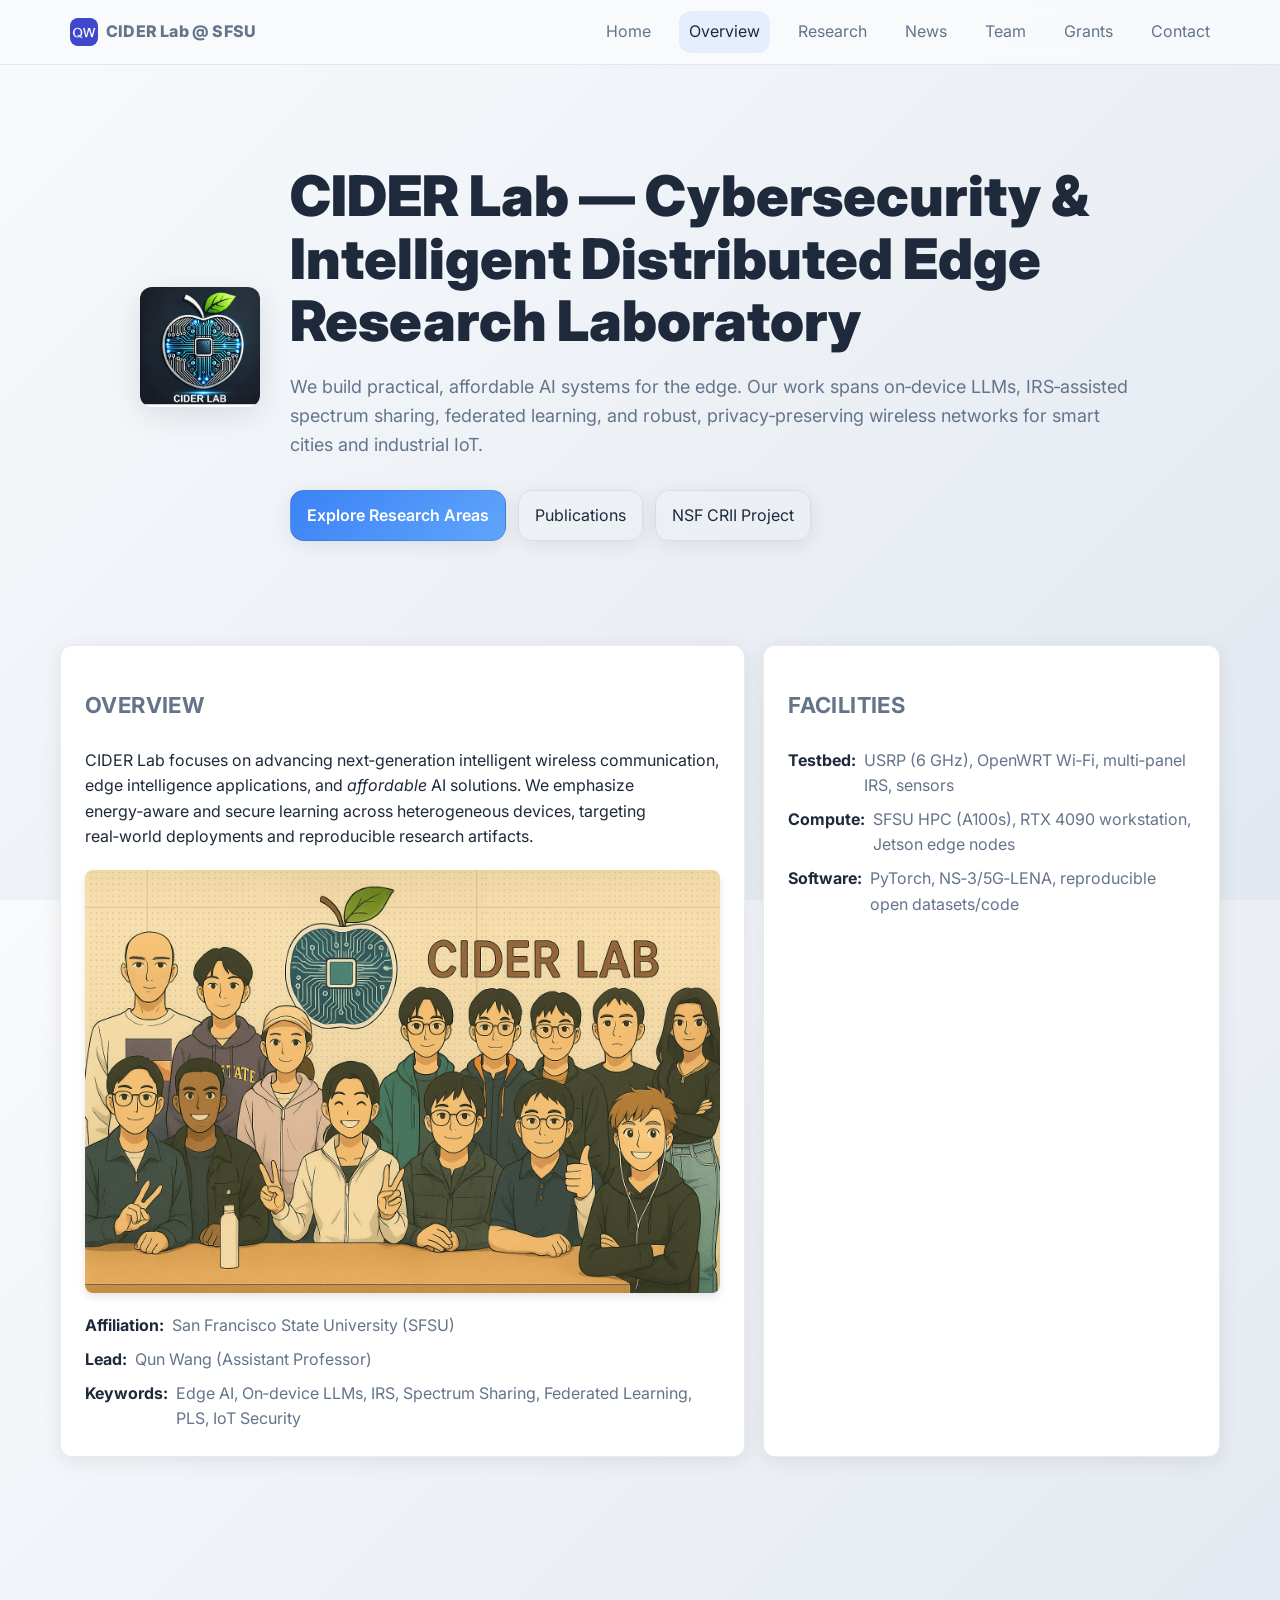
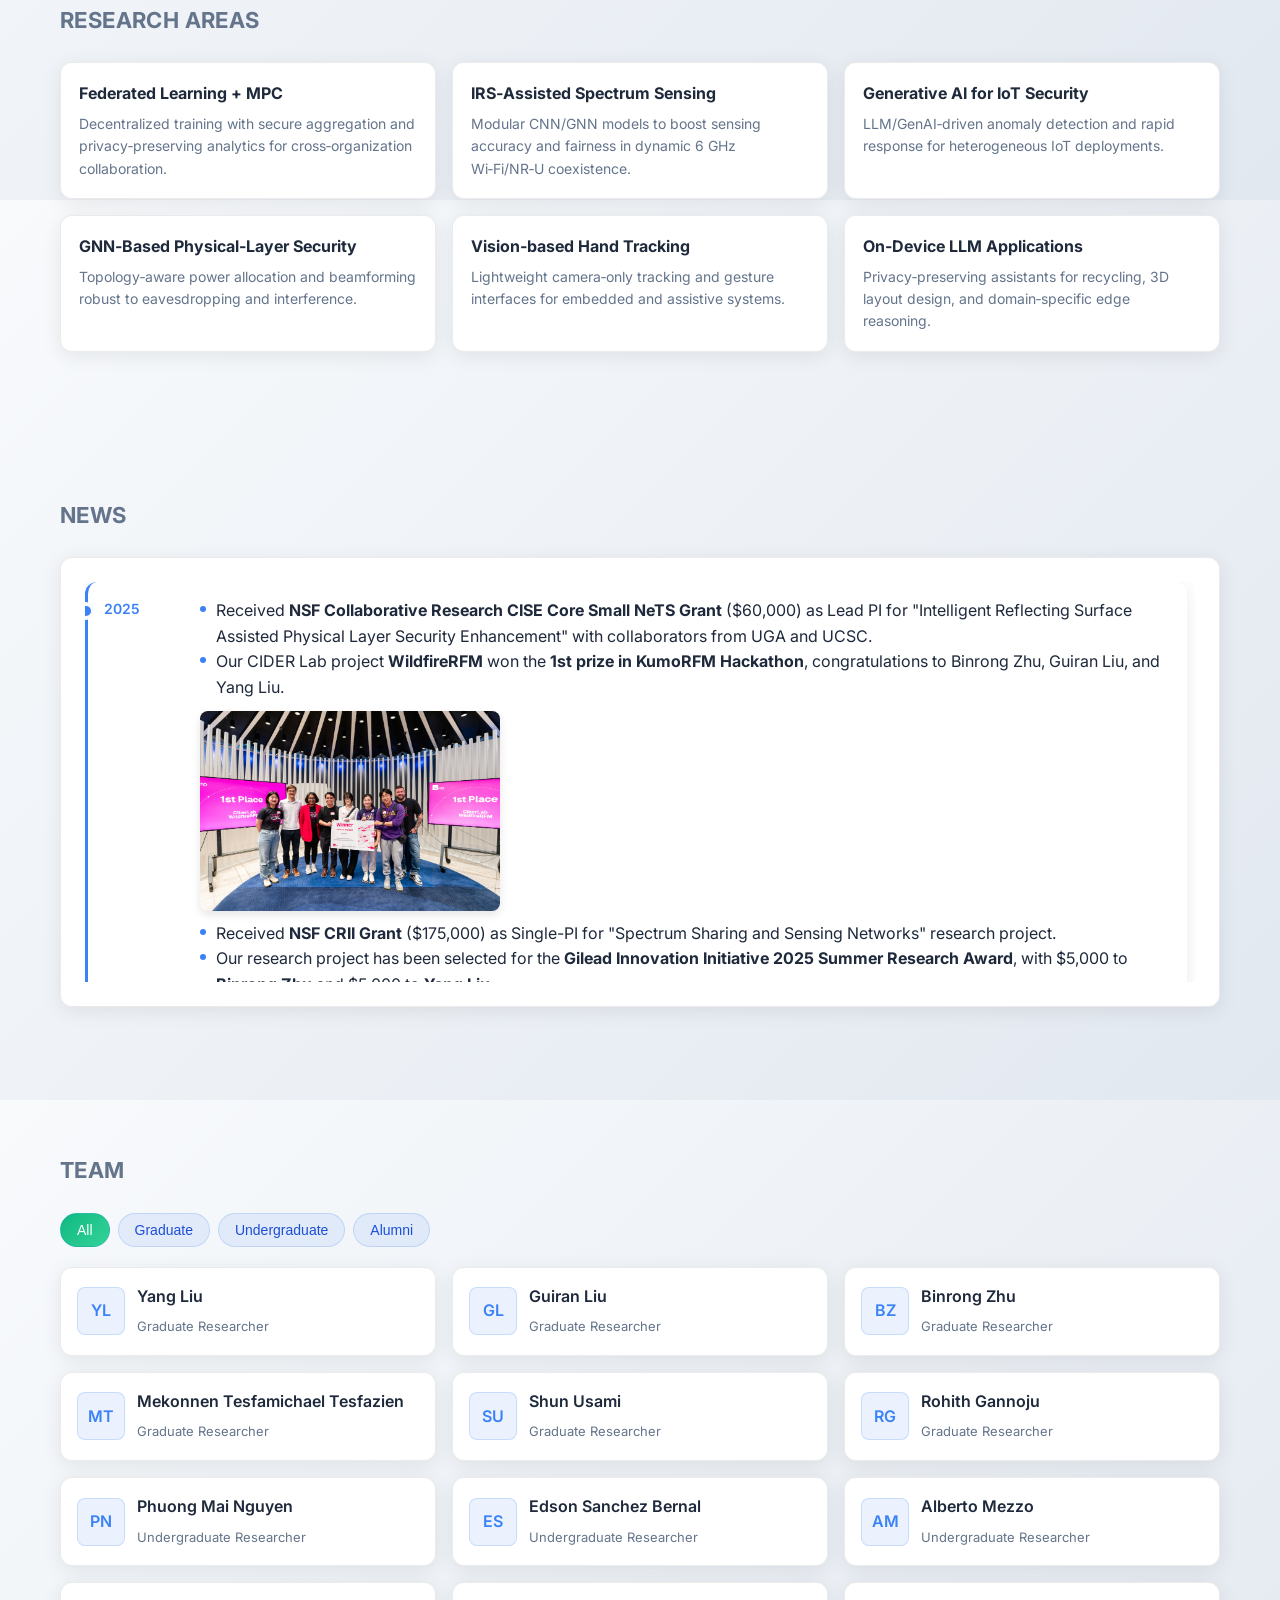
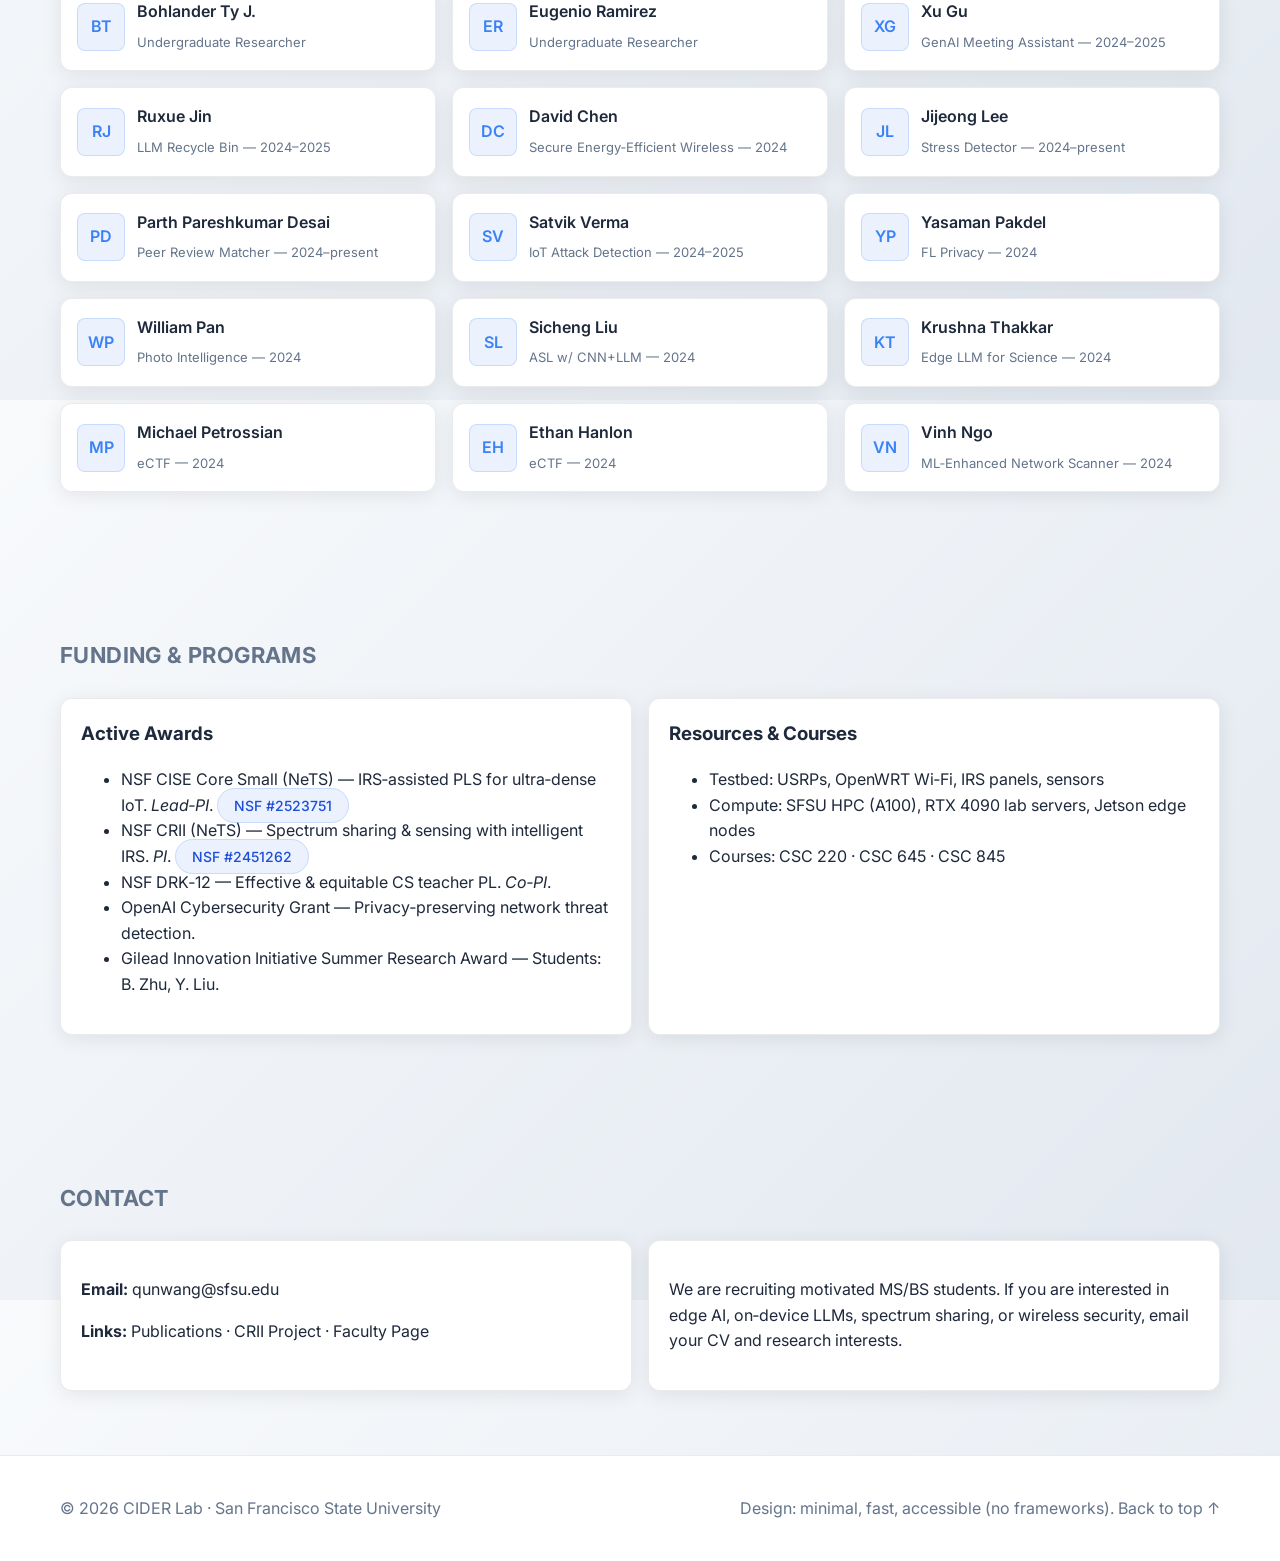
==== commit 97843614: "Add navigation links between index.html and cider-lab.html" ====
--- a/cider-lab.html
+++ b/cider-lab.html
@@ -131,6 +131,7 @@
       </a>
       <button class="menu-btn" aria-label="Toggle menu" onclick="document.getElementById('nav').classList.toggle('open')">☰ Menu</button>
       <ul>
+        <li><a href="index.html">Home</a></li>
         <li><a href="#overview" class="active">Overview</a></li>
         <li><a href="#areas">Research</a></li>
         <li><a href="#news">News</a></li>
